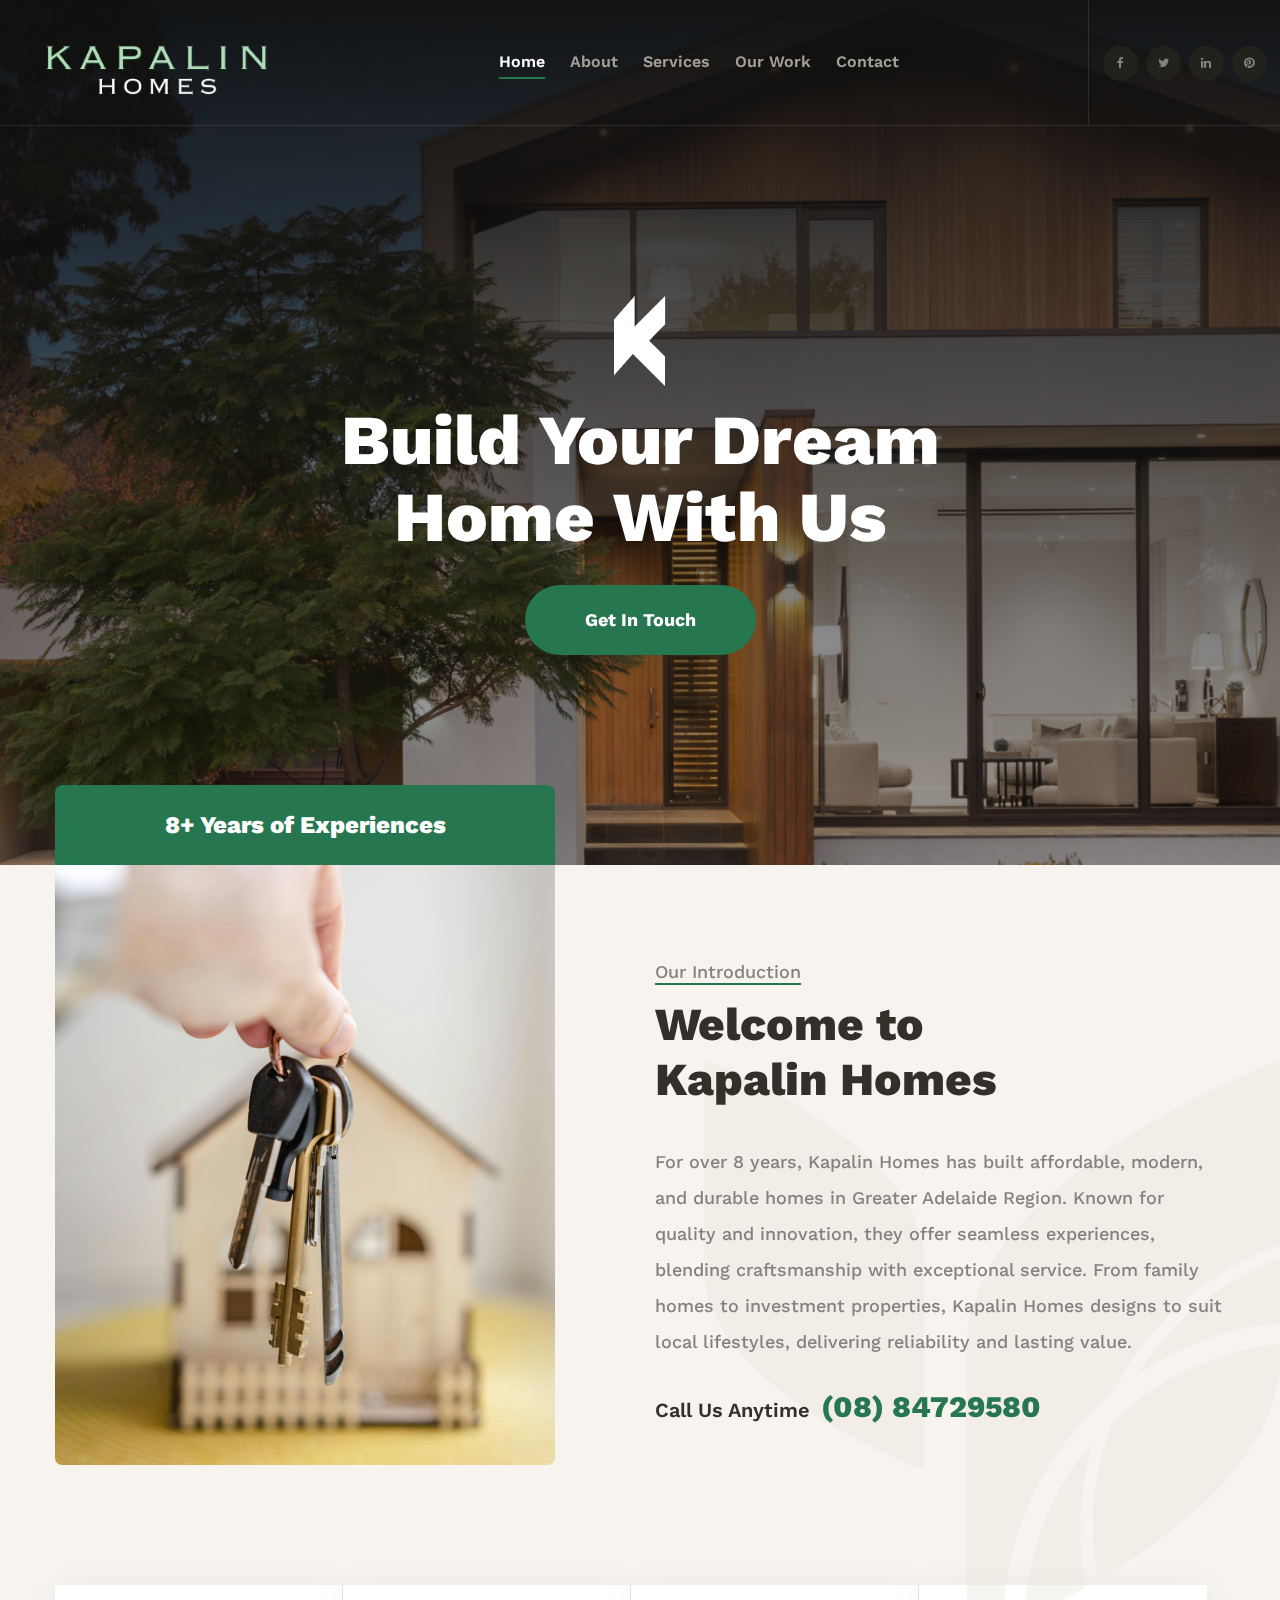
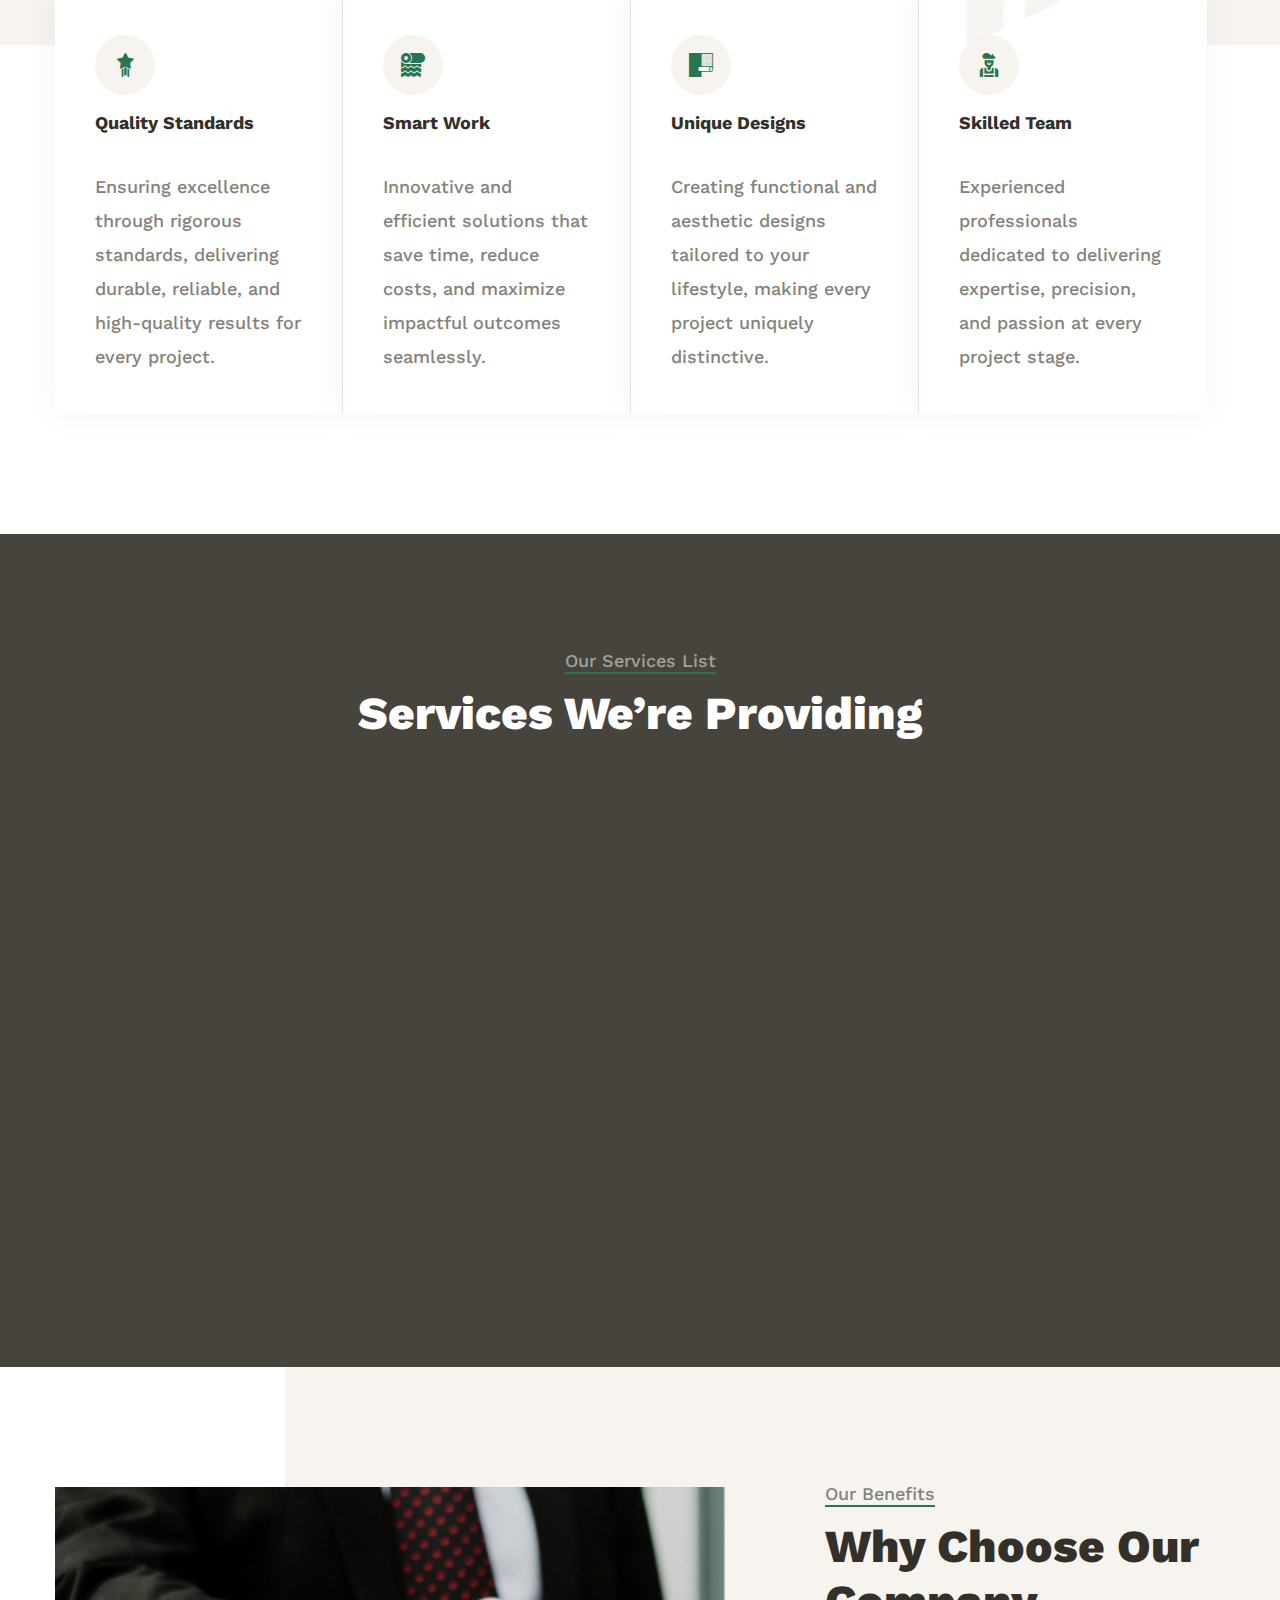
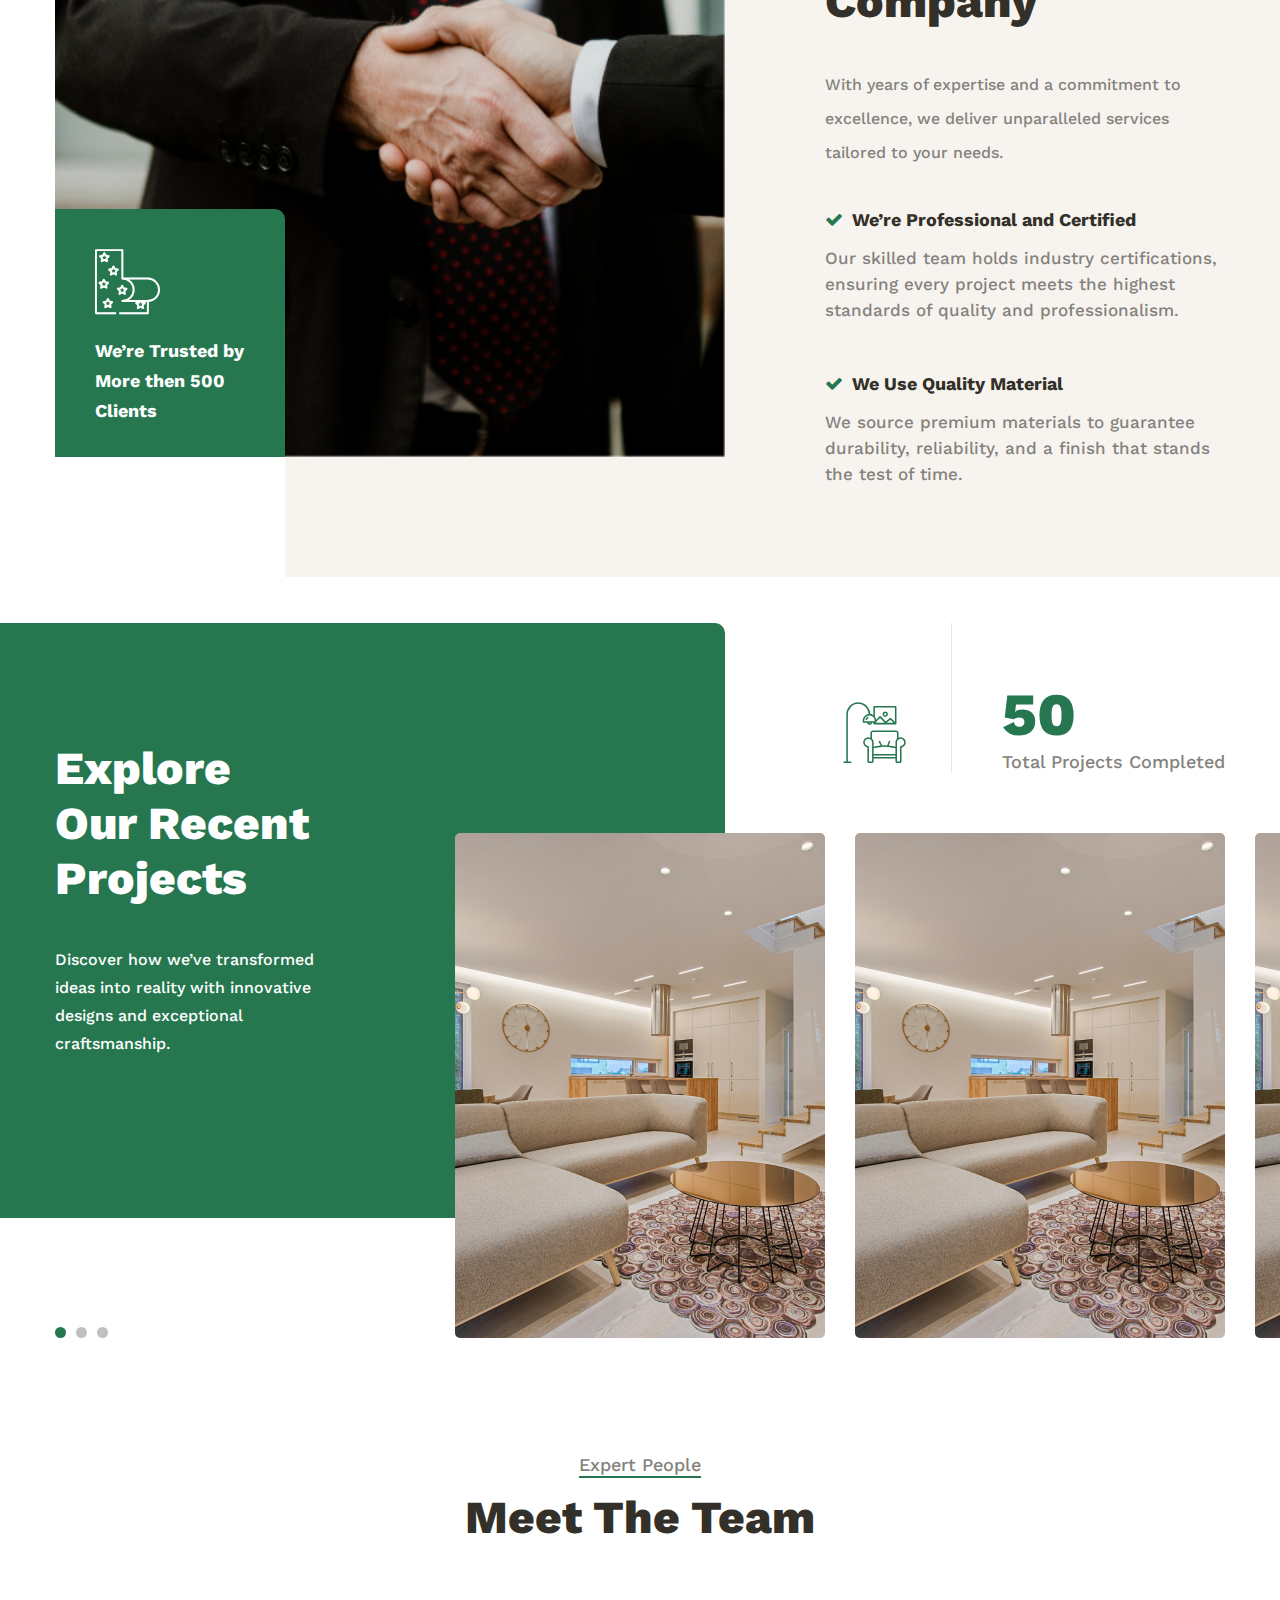
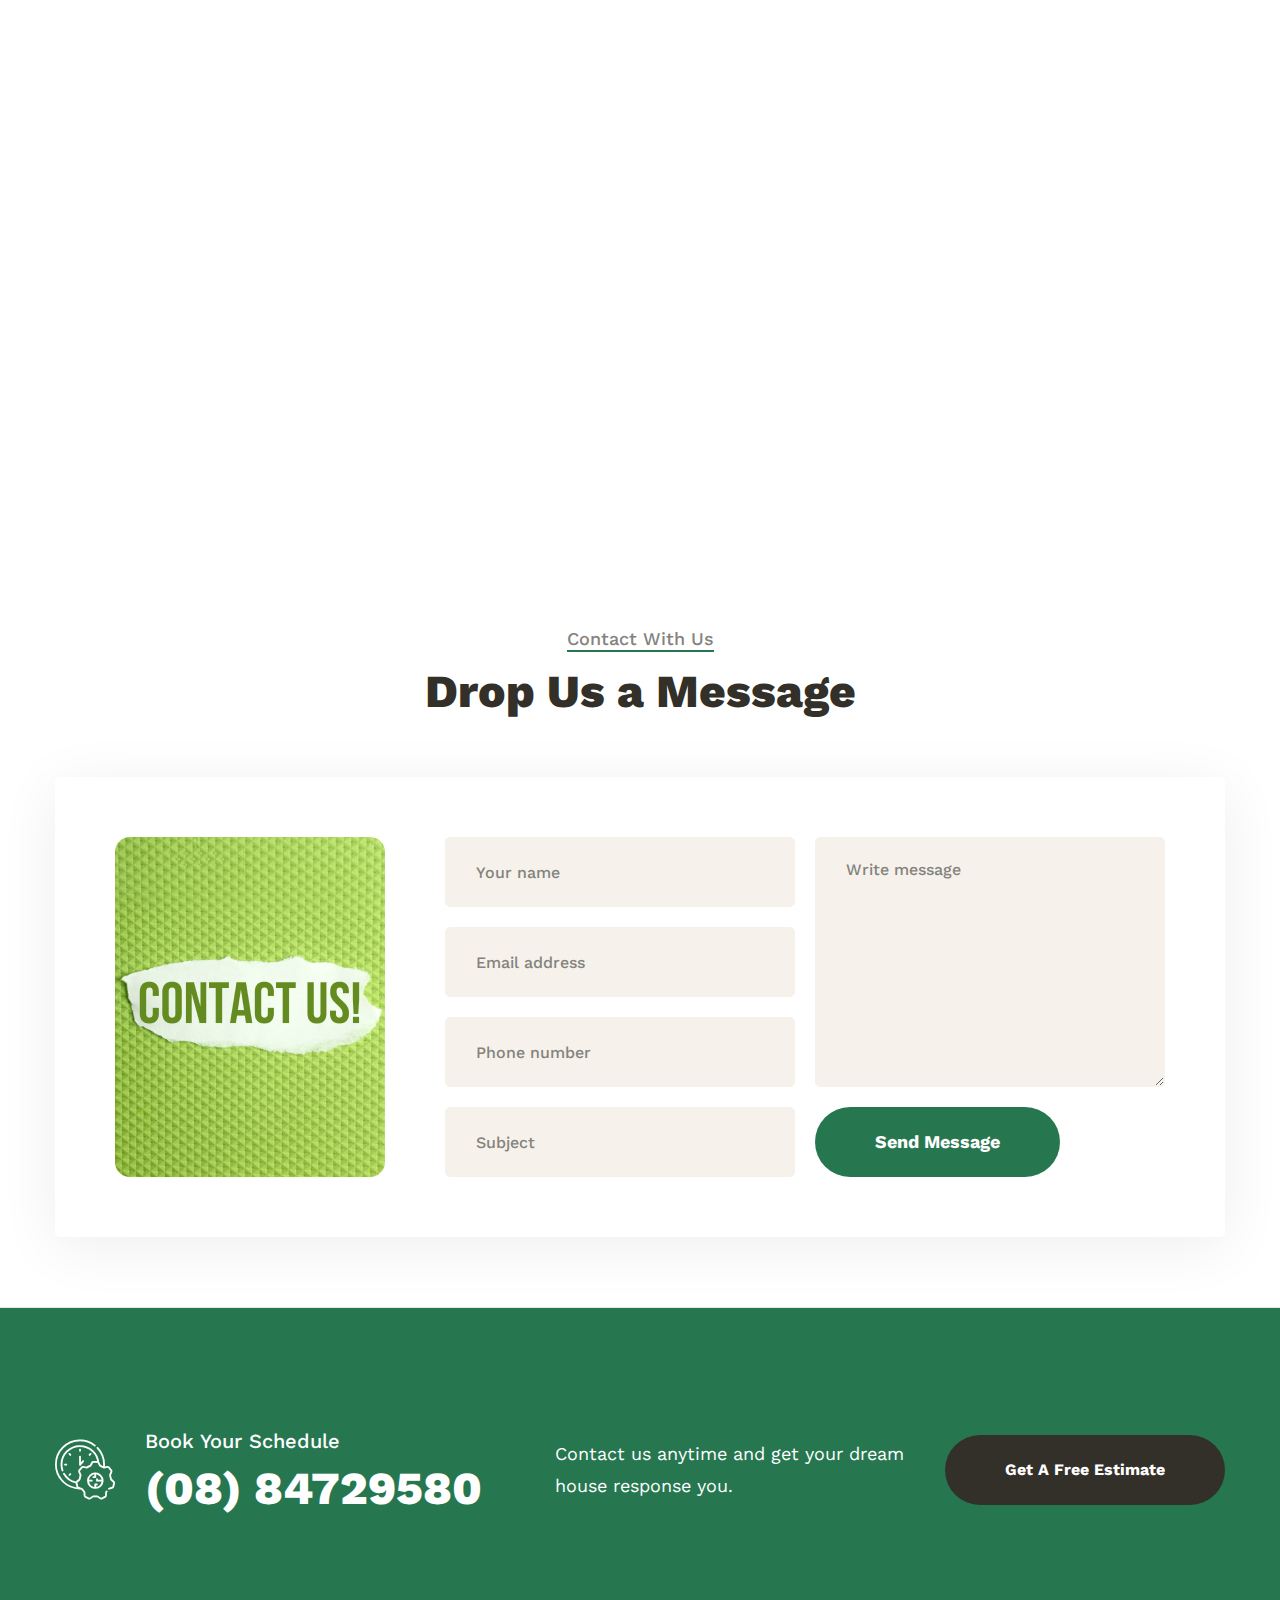
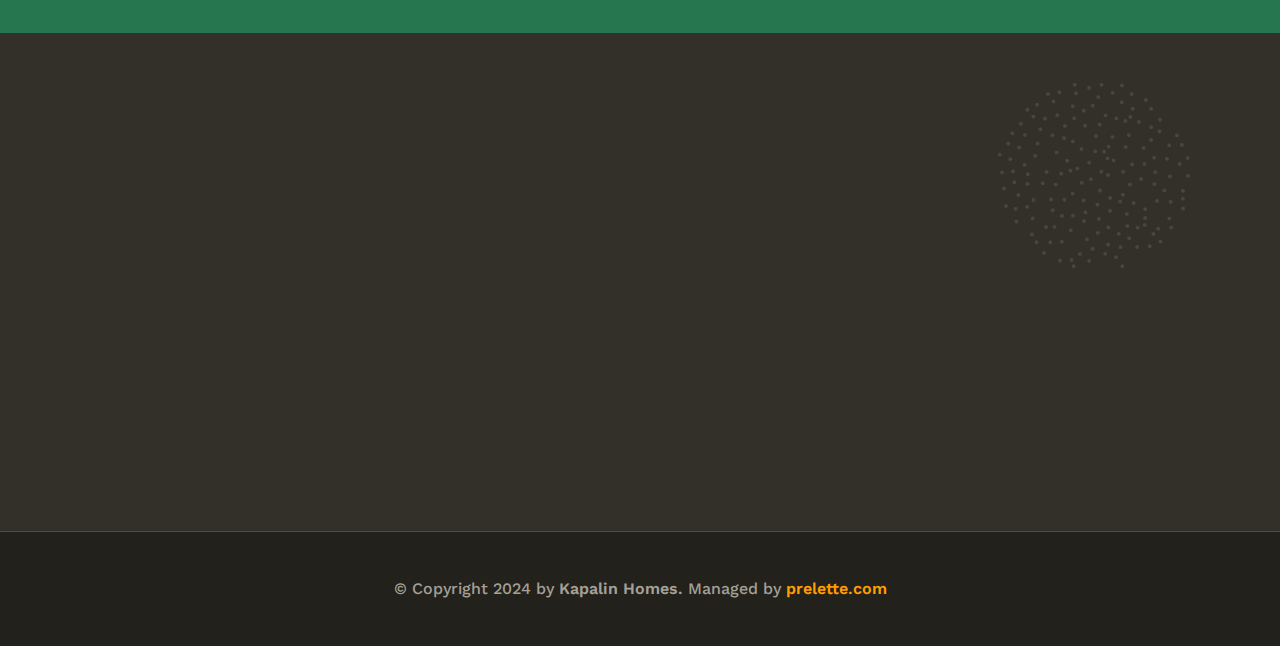
==== index.html @ 8fee2955 "Khush Patel61" ====
<!DOCTYPE html>
<html lang="en">

<head>
    <meta charset="UTF-8">
    <title>Kapalin Homes | Your one stop dream builder in Adelaide
    </title>

    <!-- responsive meta -->
    <meta name="viewport" content="width=device-width, initial-scale=1">
    <!-- For IE -->
    <meta http-equiv="X-UA-Compatible" content="IE=edge">

    <link rel="stylesheet" href="assets/css/aos.css">
    <link rel="stylesheet" href="assets/css/bootstrap.min.css">
    <link rel="stylesheet" href="assets/css/imp.css">
    <link rel="stylesheet" href="assets/css/custom-animate.css">
    <link rel="stylesheet" href="assets/css/flaticon.css">
    <link rel="stylesheet" href="assets/css/font-awesome.min.css">
    <link rel="stylesheet" href="assets/css/owl.css">
    <link rel="stylesheet" href="assets/css/magnific-popup.css">
    <link rel="stylesheet" href="assets/css/scrollbar.css">
    <link rel="stylesheet" href="assets/css/hiddenbar.css">

    <link rel="stylesheet" href="assets/css/color.css">
    <link href="assets/css/color/theme-color.css" id="jssDefault" rel="stylesheet">
    <link rel="stylesheet" href="assets/css/rtl.css">
    <link rel="stylesheet" href="assets/css/style.css">
    <link rel="stylesheet" href="assets/css/responsive.css">
    <link rel="shortcut icon" href="assets/images/favicon/kapalin-fav.png" type="image/x-icon">
    <!-- Favicon -->

    <!-- Fixing Internet Explorer-->
    <!--[if lt IE 9]>
        <script src="http://html5shiv.googlecode.com/svn/trunk/html5.js"></script>
        <script src="assets/js/html5shiv.js"></script>
    <![endif]-->

</head>

<body>
    <div class="boxed_wrapper ltr">

        <div class="preloader"></div>

        <!-- page-direction -->
        <!-- <div class="page_direction">
            <div class="demo-rtl direction_switch"><button class="rtl">RTL</button></div>
            <div class="demo-ltr direction_switch"><button class="ltr">LTR</button></div>
        </div> -->
        <!-- page-direction end -->

        <!-- switcher menu -->
        <!-- <div class="switcher">
            <div class="switch_btn">
                <button><img src="assets/images/icon/color-palette.png" alt="Color Palette"> </button>
            </div>
            <div class="switch_menu">
                <div class="switcher_container">
                    <ul id="styleOptions" title="switch styling">
                        <li>
                            <a href="javascript: void(0)" data-theme="blue" class="blue-color"></a>
                        </li>
                        <li>
                            <a href="javascript: void(0)" data-theme="pink" class="pink-color"></a>
                        </li>
                        <li>
                            <a href="javascript: void(0)" data-theme="violet" class="violet-color"></a>
                        </li>
                        <li>
                            <a href="javascript: void(0)" data-theme="crimson" class="crimson-color"></a>
                        </li>
                        <li>
                            <a href="javascript: void(0)" data-theme="orange" class="orange-color"></a>
                        </li>
                    </ul>
                </div>
            </div>
        </div> -->
        <!-- end switcher menu -->

        <!-- Main header-->
        <header class="main-header header-style-two">

            <div class="header-style2">
                <div class="auto-container-box">
                    <div class="outer-box clearfix">
                        <!--Start Header Left-->
                        <div class="header-left-style2 clearfix pull-left">
                            <div class="logo">
                                <a href="index.html"><img src="assets/images/resources/kapalin-logo.png"
                                        alt="Awesome Logo" title=""></a>
                            </div>
                            <!-- <div class="phone-number-box">
                                <div class="icon">
                                    <span class="flaticon-telephone"></span>
                                </div>
                                <div class="title">
                                    <p>Call Anytime</p>
                                    <a href="tel:123456789">666 888 0000</a>
                                </div>
                            </div> -->
                        </div>
                        <div class="header-middle-style2 clearfix pull-left">
                            <div class="nav-outer clearfix">
                                <!--Mobile Navigation Toggler-->
                                <div class="mobile-nav-toggler">
                                    <div class="inner">
                                        <span class="icon-bar"></span>
                                        <span class="icon-bar"></span>
                                        <span class="icon-bar"></span>
                                    </div>
                                </div>

                                <!-- Main Menu -->
                                <nav class="main-menu style2 navbar-expand-md navbar-light">
                                    <div class="collapse navbar-collapse show clearfix" id="navbarSupportedContent">
                                        <ul class="navigation clearfix">
                                            <li class="current"><a href="./index.html">Home</a>
                                                <!-- <ul>
                                                    <li><a href="index.html">Home Page 01</a></li>
                                                    <li><a href="index-2.html">Home Page 02</a></li>
                                                    <li><a href="index-onepage.html">Home OnePage</a></li>
                                                    <li class="dropdown"><a href="#">Header Styles</a>
                                                        <ul>
                                                            <li><a href="index.html">Header Style One</a></li>
                                                            <li><a href="index-2.html">Header Style Two</a></li>
                                                        </ul>
                                                    </li>
                                                </ul> -->
                                            </li>
                                            <li class=""><a href="./about.html">About</a>
                                            </li>
                                            <li class="dropdown"><a href="#">Services</a>
                                                <ul>
                                                    <!-- <li><a href="services.html">View All Services</a></li> -->
                                                    <li><a href="ser-home.html">Home Building</a></li>
                                                    <li><a href="ser-knock.html">Knockdown Rebuild</a></li>
                                                    <li><a href="ser-land.html">Land Development</a></li>
                                                    <li><a href="ser-project.html">Project Management</a></li>
                                                    <li><a href="ser-int.html">Interior Design</a></li>
                                                    <li><a href="ser-consult.html">Consultation</a></li>
                                                </ul>
                                            </li>
                                            <li class=""><a href="./project.html">Our Work</a></li>
                                            <li><a href="./contact.html">Contact</a></li>
                                        </ul>
                                    </div>
                                </nav>
                                <!-- Main Menu End-->

                            </div>

                        </div>
                        <!--End Header Left-->
                        <!--Start Header Right-->
                        <div class="header-right-style2 pull-right">
                            <div class="header-social-link">
                                <ul>
                                    <li>
                                        <a href="#"><i class="fa fa-facebook" aria-hidden="true"></i></a>
                                    </li>
                                    <li>
                                        <a href="#"><i class="fa fa-twitter" aria-hidden="true"></i></a>
                                    </li>
                                    <li>
                                        <a href="#"><i class="fa fa-linkedin" aria-hidden="true"></i></a>
                                    </li>
                                    <li>
                                        <a href="#"><i class="fa fa-pinterest" aria-hidden="true"></i></a>
                                    </li>
                                </ul>
                            </div>
                        </div>
                        <!--End Header Right-->

                    </div>
                </div>
            </div>
            <!--End header -->

            <!--Sticky Header-->
            <div class="sticky-header">
                <div class="container">
                    <div class="clearfix">
                        <!--Logo-->
                        <div class="logo float-left">
                            <a href="index.html" class="img-responsive"><img
                                    src="assets/images/resources/sticky-logo.png" alt="" title=""></a>
                        </div>
                        <!--Right Col-->
                        <div class="right-col float-right">
                            <!-- Main Menu -->
                            <nav class="main-menu clearfix">
                                <!--Keep This Empty / Menu will come through Javascript-->
                            </nav>
                        </div>
                    </div>
                </div>
            </div>
            <!--End Sticky Header-->

            <!-- Mobile Menu  -->
            <div class="mobile-menu">
                <div class="menu-backdrop"></div>
                <div class="close-btn"><span class="icon flaticon-multiply"></span></div>

                <nav class="menu-box">
                    <div class="nav-logo"><a href="index.html"><img src="assets/images/resources/mobilemenu-logo.png"
                                alt="" title=""></a></div>
                    <div class="menu-outer">
                        <!--Here Menu Will Come Automatically Via Javascript / Same Menu as in Header-->
                    </div>
                    <!--Social Links-->
                    <!-- <div class="social-links">
                        <ul class="clearfix">
                            <li><a href="#"><span class="fab fa fa-facebook-square"></span></a></li>
                            <li><a href="#"><span class="fab fa fa-twitter-square"></span></a></li>
                            <li><a href="#"><span class="fab fa fa-pinterest-square"></span></a></li>
                            <li><a href="#"><span class="fab fa fa-google-plus-square"></span></a></li>
                            <li><a href="#"><span class="fab fa fa-youtube-square"></span></a></li>
                        </ul>
                    </div> -->
                </nav>
            </div>
            <!-- End Mobile Menu -->
        </header>


        <!-- Start Main Slider -->
        <section class="main-slider style2">
            <div class="slider-box">
                <!-- Banner Carousel -->
                <div class="banner-carousel owl-theme owl-carousel">
                    <!-- Slide -->
                    <div class="slide">
                        <div class="image-layer" style="background-image:url(assets/images/slides/slide1.png)">
                        </div>
                        <div class="auto-container">
                            <div class="content text-center">
                                <div class="icon-box">
                                    <img src="assets/images/slides/slide-icon.png" alt="">
                                </div>
                                <!-- <h3>Quality Interior Design Services</h3> -->
                                <div class="big-title">
                                    <h2>Build Your Dream <br> Home With Us</h2>
                                </div>
                                <div class="btns-box">
                                    <a class="btn-one style2" href="contact.html"><span class="txt">Get In
                                            Touch</span></a>
                                </div>
                            </div>
                        </div>
                    </div>
                    <!-- Slide -->
                    <div class="slide">
                        <div class="image-layer" style="background-image:url(assets/images/slides/slide2.png)">
                        </div>
                        <div class="auto-container">
                            <div class="content text-center">
                                <div class="icon-box">
                                    <img src="assets/images/slides/slide-icon.png" alt="">
                                </div>
                                <!-- <h3>Quality Interior Design Services</h3> -->
                                <div class="big-title">
                                    <h2>Embient, Peaceful & Bright <br> Interior Design</h2>
                                </div>
                                <div class="btns-box">
                                    <a class="btn-one style2" href="contact.html"><span class="txt">Get In
                                            Touch</span></a>
                                </div>
                            </div>
                        </div>
                    </div>
                    <!-- Slide -->
                    <div class="slide">
                        <div class="image-layer" style="background-image:url(assets/images/slides/slide3.png)">
                        </div>
                        <div class="auto-container">
                            <div class="content text-center">
                                <div class="icon-box">
                                    <img src="assets/images/slides/slide-icon.png" alt="">
                                </div>
                                <!-- <h3>Quality Interior Design Services</h3> -->
                                <div class="big-title">
                                    <h2>Strong and Top Quality <br> Material Used</h2>
                                </div>
                                <div class="btns-box">
                                    <a class="btn-one style2" href="contact.html"><span class="txt">Get In
                                            Touch</span></a>
                                </div>
                            </div>
                        </div>
                    </div>

                </div>
            </div>
        </section>
        <!-- End Main Slider -->




        <!--Start Welcome Style1 Area-->
        <section class="welcome-style1-area">
            <div class="parallax-scene parallax-scene-1">
                <div class="shape1 parallax-layer" data-depth="0.20"
                    style="background-image: url(assets/images/shape/shape-6.png)"></div>
            </div>
            <div class="container">
                <div class="row">
                    <div class="col-xl-6">
                        <div class="welcome-style1-image-box">
                            <div class="shape wow slideInDown" data-wow-delay="100ms" data-wow-duration="2500ms">
                                <img src="assets/images/shape/shape-3.png" alt="">
                            </div>
                            <div class="inner">
                                <img src="assets/images/resources/welcome.png" alt="">
                                <div class="title thm-bgclr">
                                    <h3>8+ Years of Experiences</h3>
                                </div>
                            </div>
                        </div>
                    </div>

                    <div class="col-xl-6">
                        <div class="welcome-style1-content-box">
                            <div class="sec-title">
                                <div class="sub-title">
                                    <h3>Our Introduction</h3>
                                </div>
                                <h2>Welcome to <br> Kapalin Homes</h2>
                            </div>
                            <div class="inner-content">
                                <div class="text">
                                    <p>For over 8 years, Kapalin Homes has built affordable, modern, and durable homes
                                        in Greater Adelaide Region. Known for quality and innovation, they offer
                                        seamless
                                        experiences, blending craftsmanship with exceptional service. From family homes
                                        to investment properties, Kapalin Homes designs to suit local lifestyles,
                                        delivering reliability and lasting value.</p>
                                </div>
                                <div class="bottom-box">
                                    <h3>Call Us Anytime <a href="tel:(08) 84729580">(08) 84729580</a></h3>
                                    <!-- <div class="button">
                                        <a class="btn-one style2" href="#"><span class="txt">Discover More</span></a>
                                    </div> -->
                                </div>
                            </div>
                        </div>
                    </div>

                </div>
            </div>
        </section>
        <!--End Welcome Style1 Area-->

        <!--Start Featured Style2 Area-->
        <section class="featured-style2-area">
            <div class="container">
                <div class="row">
                    <!-- Start Single-Featurd-Style1-->
                    <div class="col-xl-12">
                        <ul class="featured-style2-content">
                            <li class="single-featured-style2">
                                <div class="icon">
                                    <span class="flaticon-medal marlft"></span>
                                </div>
                                <h3><a href="#">Quality Standards</a></h3>
                                <p>Ensuring excellence through rigorous standards, delivering durable, reliable, and
                                    high-quality results for every project.</p>
                            </li>
                            <li class="single-featured-style2">
                                <div class="icon">
                                    <span class="flaticon-wallpaper-3"></span>
                                </div>
                                <h3><a href="#">Smart Work</a></h3>
                                <p>Innovative and efficient solutions that save time, reduce costs, and maximize
                                    impactful outcomes seamlessly.</p>
                            </li>
                            <li class="single-featured-style2">
                                <div class="icon">
                                    <span class="flaticon-wallpaper-4"></span>
                                </div>
                                <h3><a href="#">Unique Designs</a></h3>
                                <p>Creating functional and aesthetic designs tailored to your lifestyle, making every
                                    project uniquely distinctive.</p>
                            </li>
                            <li class="single-featured-style2">
                                <div class="icon">
                                    <span class="flaticon-graphic-designer"></span>
                                </div>
                                <h3><a href="#">Skilled Team</a></h3>
                                <p>Experienced professionals dedicated to delivering expertise, precision, and passion
                                    at every project stage.</p>
                            </li>
                        </ul>
                    </div>
                    <!--End Single-Featurd-Style1-->
                </div>
            </div>
        </section>
        <!--End Featured Style2 Area-->

        <!-- Start Service Style1 Area -->
        <section class="service-style1-area">
            <div class="service-style1-bg" style="background-image: url(assets/images/pattern/pattern1.png)">
            </div>
            <div class="container">
                <div class="sec-title style2 text-center">
                    <div class="sub-title">
                        <h3>Our Services List</h3>
                    </div>
                    <h2 class="clr_white">Services We’re Providing</h2>
                </div>
                <div class="row">
                    <!--Start Single Service Style1-->
                    <div class="col-xl-4 col-lg-4 col-md-12 wow fadeInLeft" data-wow-delay="0ms"
                        data-wow-duration="1500ms">
                        <div class="single-service-style1 style1instyle2 text-center">
                            <div class="img-holder">
                                <div class="inner">
                                    <img src="assets/images/services/service1.png" alt="Home Builder in Adelaide">
                                </div>
                            </div>
                            <div class="text-holder">
                                <div class="inner-text">
                                    <h3><a href="ser-home.html">Home Building</a></h3>
                                    <p>Crafting Your Dream Home with Precision, Quality, and Care.</p>
                                    <div class="readmore-button">
                                        <a href="#"><span class="flaticon-up-arrow"></span></a>
                                    </div>
                                </div>
                            </div>
                        </div>
                    </div>
                    <!--End Single Service Style1-->
                    <!--Start Single Service Style1-->
                    <div class="col-xl-4 col-lg-4 col-md-12 wow fadeInLeft" data-wow-delay="300ms"
                        data-wow-duration="1500ms">
                        <div class="single-service-style1 style1instyle2 text-center">
                            <div class="img-holder">
                                <div class="inner">
                                    <img src="assets/images/services/service2.png" alt="">
                                </div>
                            </div>
                            <div class="text-holder">
                                <div class="inner-text">
                                    <h3><a href="ser-knock.html">Knockdown & Rebuild</a></h3>
                                    <p>Transforming Your Space with a Fresh Start, Built to Perfection.</p>
                                    <div class="readmore-button">
                                        <a href="#"><span class="flaticon-up-arrow"></span></a>
                                    </div>
                                </div>
                            </div>
                        </div>
                    </div>
                    <!--End Single Service Style1-->
                    <!--Start Single Service Style1-->
                    <div class="col-xl-4 col-lg-4 col-md-12 wow fadeInLeft" data-wow-delay="500ms"
                        data-wow-duration="1500ms">
                        <div class="single-service-style1 style1instyle2 text-center">
                            <div class="img-holder">
                                <div class="inner">
                                    <img src="assets/images/services/service3.png" alt="">
                                </div>
                            </div>
                            <div class="text-holder">
                                <div class="inner-text">
                                    <h3><a href="ser-int.html">Interior Designing</a></h3>
                                    <p>Elevating Your Living Space with Functionality and Elegance.</p>
                                    <div class="readmore-button">
                                        <a href="#"><span class="flaticon-up-arrow"></span></a>
                                    </div>
                                </div>
                            </div>
                        </div>
                    </div>
                    <!--End Single Service Style1-->
                </div>
                <!-- <div class="button">
                    <a class="btn-one style2 middle-btn" href="services.html"><span class="txt">Browse All
                            Services</span></a>
                </div> -->
            </div>
        </section>
        <!-- End Service Style1 Area -->

        <!--Start Choose Style1 Area-->
        <section class="choose-style1-area">
            <div class="shape wow slideInLeft" data-wow-delay="100ms" data-wow-duration="3500ms">
                <img class="float-bob-y" src="assets/images/shape/shape-5.png" alt="">
            </div>
            <div class="container">
                <div class="row">
                    <div class="col-xl-7">
                        <div class="choose-style1-image-box">
                            <img src="assets/images/resources/chooseus.png" alt="Home builder in Adelaide">
                            <div class="overlay-content thm-bgclr">
                                <span class="flaticon-wallpaper"></span>
                                <h3>We’re Trusted by<br> More then 500<br> Clients</h3>
                            </div>
                        </div>
                    </div>
                    <div class="col-xl-5">
                        <div class="choose-style1-content-box">
                            <div class="sec-title">
                                <div class="sub-title">
                                    <h3>Our Benefits</h3>
                                </div>
                                <h2>Why Choose Our<br> Company</h2>
                            </div>
                            <div class="inner-content">
                                <div class="text">
                                    <p>With years of expertise and a commitment to excellence, we deliver unparalleled
                                        services tailored to your needs.</p>
                                </div>
                                <ul>
                                    <li>
                                        <h3><i class="fa fa-check thm-clr" aria-hidden="true"></i>We’re Professional and
                                            Certified</h3>
                                        <p>Our skilled team holds industry certifications, ensuring every project meets
                                            the highest standards of quality and professionalism.</p>
                                    </li>
                                    <li>
                                        <h3><i class="fa fa-check thm-clr" aria-hidden="true"></i>We Use Quality
                                            Material</h3>
                                        <p>We source premium materials to guarantee durability, reliability, and a
                                            finish that stands the test of time.</p>
                                    </li>
                                </ul>
                            </div>
                        </div>
                    </div>
                </div>
            </div>
        </section>
        <!--End Choose Style1 Area-->

        <section class="project-style2-area">
            <div class="container">
                <div class="row">

                    <div class="col-xl-4">
                        <div class="project-style2-title-box">
                            <div class="sec-title style2">
                                <div class="sub-title">
                                    <!-- <h3>Our Work</h3> -->
                                </div>
                                <h2 class="clr_white">Explore<br> Our Recent<br> Projects</h2>
                            </div>
                            <div class="text">
                                <p>Discover how we’ve transformed ideas into reality with innovative designs and
                                    exceptional craftsmanship.</p>
                            </div>
                        </div>
                    </div>

                    <div class="col-xl-8">
                        <div class="project-style2-content-box">
                            <div class="project-complected-box">
                                <div class="icon">
                                    <span class="flaticon-armchair thm-clr"></span>
                                </div>
                                <div class="title">
                                    <h2>50</h2>
                                    <h3>Total Projects Completed</h3>
                                </div>
                            </div>
                            <div class="project-carousel owl-carousel owl-theme owl-dot-style1">
                                <!--Start Single Project Style1-->
                                <div class="single-project-style1">
                                    <div class="img-holder">
                                        <img src="assets/images/project/proj1.png" alt="Awesome Image">
                                        <div class="overlay-content">
                                            <div class="inner">
                                                <h3><a href="#">Washroom<br> Wall Design</a></h3>
                                                <div class="readmore-button">
                                                    <a href="#"><span class="flaticon-up-arrow"></span></a>
                                                </div>
                                            </div>
                                        </div>
                                    </div>
                                </div>
                                <!--End Single Project Style1-->
                                <!--Start Single Project Style1-->
                                <div class="single-project-style1">
                                    <div class="img-holder">
                                        <img src="assets/images/project/proj1.png" alt="Awesome Image">
                                        <div class="overlay-content">
                                            <div class="inner">
                                                <h3><a href="#">Washroom<br> Wall Design</a></h3>
                                                <div class="readmore-button">
                                                    <a href="#"><span class="flaticon-up-arrow"></span></a>
                                                </div>
                                            </div>
                                        </div>
                                    </div>
                                </div>
                                <!--End Single Project Style1-->
                                <!--Start Single Project Style1-->
                                <div class="single-project-style1">
                                    <div class="img-holder">
                                        <img src="assets/images/project/proj1.png" alt="Awesome Image">
                                        <div class="overlay-content">
                                            <div class="inner">
                                                <h3><a href="#">Washroom<br> Wall Design</a></h3>
                                                <div class="readmore-button">
                                                    <a href="#"><span class="flaticon-up-arrow"></span></a>
                                                </div>
                                            </div>
                                        </div>
                                    </div>
                                </div>
                                <!--End Single Project Style1-->

                                <!--Start Single Project Style1-->
                                <div class="single-project-style1">
                                    <div class="img-holder">
                                        <img src="assets/images/project/proj1.png" alt="Awesome Image">
                                        <div class="overlay-content">
                                            <div class="inner">
                                                <h3><a href="#">Washroom<br> Wall Design</a></h3>
                                                <div class="readmore-button">
                                                    <a href="#"><span class="flaticon-up-arrow"></span></a>
                                                </div>
                                            </div>
                                        </div>
                                    </div>
                                </div>
                                <!--End Single Project Style1-->
                                <!--Start Single Project Style1-->
                                <div class="single-project-style1">
                                    <div class="img-holder">
                                        <img src="assets/images/project/proj1.png" alt="Awesome Image">
                                        <div class="overlay-content">
                                            <div class="inner">
                                                <h3><a href="#">Washroom<br> Wall Design</a></h3>
                                                <div class="readmore-button">
                                                    <a href="#"><span class="flaticon-up-arrow"></span></a>
                                                </div>
                                            </div>
                                        </div>
                                    </div>
                                </div>
                                <!--End Single Project Style1-->
                                <!--Start Single Project Style1-->
                                <div class="single-project-style1">
                                    <div class="img-holder">
                                        <img src="assets/images/project/proj1.png" alt="Awesome Image">
                                        <div class="overlay-content">
                                            <div class="inner">
                                                <h3><a href="#">Washroom<br> Wall Design</a></h3>
                                                <div class="readmore-button">
                                                    <a href="#"><span class="flaticon-up-arrow"></span></a>
                                                </div>
                                            </div>
                                        </div>
                                    </div>
                                </div>
                                <!--End Single Project Style1-->
                            </div>
                        </div>
                    </div>

                </div>
            </div>
        </section>
        <!--End Project Style2 Area-->

        <!--Start Team Area-->
        <section class="team-area">
            <div class="container">
                <div class="sec-title text-center">
                    <div class="sub-title">
                        <h3>Expert People</h3>
                    </div>
                    <h2>Meet The Team</h2>
                </div>
                <div class="row">
                    <!--Start Single Team Member-->
                    <div class="col-xl-3 col-lg-6 col-md-6">
                        <div class="single-team-member text-center wow animated fadeInUp" data-wow-delay="0.1s">
                            <div class="img-holder">
                                <div class="inner">
                                    <img src="assets/images/team/team1.jpg" alt="Awesome Image">
                                    <div class="overlay-social-content">
                                        <!-- <div class="team-social-link">
                                            <ul>
                                                <li>
                                                    <a class="fb" href="#"><i class="fa fa-facebook"
                                                            aria-hidden="true"></i></a>
                                                </li>
                                                <li>
                                                    <a class="tw" href="#"><i class="fa fa-twitter"
                                                            aria-hidden="true"></i></a>
                                                </li>
                                                <li>
                                                    <a class="linkedin" href="#"><i class="fa fa-linkedin"
                                                            aria-hidden="true"></i></a>
                                                </li>
                                                <li>
                                                    <a class="pint" href="#"><i class="fa fa-pinterest"
                                                            aria-hidden="true"></i></a>
                                                </li>
                                            </ul>
                                        </div> -->
                                    </div>
                                </div>
                            </div>
                            <div class="title-holder">
                                <h3><a href="#">Avinash Kumar</a></h3>
                                <span>Director</span>
                            </div>
                        </div>
                    </div>
                    <!--End Single Team Member-->
                    <!--Start Single Team Member-->
                    <div class="col-xl-3 col-lg-6 col-md-6">
                        <div class="single-team-member text-center wow animated fadeInUp" data-wow-delay="0.1s">
                            <div class="img-holder">
                                <div class="inner">
                                    <img src="assets/images/team/team2.jpg" alt="Awesome Image">
                                    <div class="overlay-social-content">
                                        <!-- <div class="team-social-link">
                                            <ul>
                                                <li>
                                                    <a class="fb" href="#"><i class="fa fa-facebook"
                                                            aria-hidden="true"></i></a>
                                                </li>
                                                <li>
                                                    <a class="tw" href="#"><i class="fa fa-twitter"
                                                            aria-hidden="true"></i></a>
                                                </li>
                                                <li>
                                                    <a class="linkedin" href="#"><i class="fa fa-linkedin"
                                                            aria-hidden="true"></i></a>
                                                </li>
                                                <li>
                                                    <a class="pint" href="#"><i class="fa fa-pinterest"
                                                            aria-hidden="true"></i></a>
                                                </li>
                                            </ul>
                                        </div> -->
                                    </div>
                                </div>
                            </div>
                            <div class="title-holder">
                                <h3><a href="#">Vivek Virani</a></h3>
                                <span>Site Engineer</span>
                            </div>
                        </div>
                    </div>
                    <!--End Single Team Member-->

                    <!--Start Single Team Member-->
                    <div class="col-xl-3 col-lg-6 col-md-6">
                        <div class="single-team-member text-center wow animated fadeInUp" data-wow-delay="0.1s">
                            <div class="img-holder">
                                <div class="inner">
                                    <img src="assets/images/team/team3.jpg" alt="Awesome Image">
                                    <div class="overlay-social-content">
                                        <!-- <div class="team-social-link">
                                            <ul>
                                                <li>
                                                    <a class="fb" href="#"><i class="fa fa-facebook"
                                                            aria-hidden="true"></i></a>
                                                </li>
                                                <li>
                                                    <a class="tw" href="#"><i class="fa fa-twitter"
                                                            aria-hidden="true"></i></a>
                                                </li>
                                                <li>
                                                    <a class="linkedin" href="#"><i class="fa fa-linkedin"
                                                            aria-hidden="true"></i></a>
                                                </li>
                                                <li>
                                                    <a class="pint" href="#"><i class="fa fa-pinterest"
                                                            aria-hidden="true"></i></a>
                                                </li>
                                            </ul>
                                        </div> -->
                                    </div>
                                </div>
                            </div>
                            <div class="title-holder">
                                <h3><a href="#">Kesha</a></h3>
                                <span>Engineer</span>
                            </div>
                        </div>
                    </div>
                    <!--End Single Team Member-->
                    <!--Start Single Team Member-->
                    <div class="col-xl-3 col-lg-6 col-md-6">
                        <div class="single-team-member text-center wow animated fadeInUp" data-wow-delay="0.1s">
                            <div class="img-holder">
                                <div class="inner">
                                    <img src="assets/images/team/team4.jpg" alt="Awesome Image">
                                    <div class="overlay-social-content">
                                        <!-- <div class="team-social-link">
                                            <ul>
                                                <li>
                                                    <a class="fb" href="#"><i class="fa fa-facebook"
                                                            aria-hidden="true"></i></a>
                                                </li>
                                                <li>
                                                    <a class="tw" href="#"><i class="fa fa-twitter"
                                                            aria-hidden="true"></i></a>
                                                </li>
                                                <li>
                                                    <a class="linkedin" href="#"><i class="fa fa-linkedin"
                                                            aria-hidden="true"></i></a>
                                                </li>
                                                <li>
                                                    <a class="pint" href="#"><i class="fa fa-pinterest"
                                                            aria-hidden="true"></i></a>
                                                </li>
                                            </ul>
                                        </div> -->
                                    </div>
                                </div>
                            </div>
                            <div class="title-holder">
                                <h3><a href="#">Khush Patel</a></h3>
                                <span>IT Guy</span>
                            </div>
                        </div>
                    </div>
                    <!--End Single Team Member-->
                </div>
            </div>
        </section>
        <!--End Team Area-->


        <!--Start Project Style2 Area-->



        <!--Start Blog Style2 Area-->
        <!-- <section class="blog-style2-area">
            <div class="container">
                <div class="sec-title text-center">
                    <div class="sub-title">
                        <h3>News & Updates</h3>
                    </div>
                    <h2>Recent Blog Posts</h2>
                </div>
                <div class="row"> -->
        <!--Start Single blog Style1-->
        <!-- <div class="col-xl-4 col-lg-4">
                        <div class="single-blog-style1 style1instyle2 wow fadeInLeft" data-wow-delay="100ms"
                            data-wow-duration="1500ms">
                            <div class="img-holder">
                                <div class="inner">
                                    <img src="assets/images/blog/blog-v1-1.jpg" alt="Awesome Image">
                                    <div class="overlay-icon">
                                        <a href="#"><span class="flaticon-plus"></span></a>
                                    </div>
                                    <div class="date-box">
                                        <h5>Jul 18, 2020</h5>
                                    </div>
                                </div>
                            </div>
                            <div class="text-holder">
                                <ul class="meta-info">
                                    <li><span class="flaticon-user-1"></span><a href="#">Admin</a></li>
                                    <li><span class="flaticon-speech-bubble-comment"></span><a href="#">2 Comments</a>
                                    </li>
                                </ul>
                                <h3 class="blog-title">
                                    <a href="blog-single.html">How to protect your damage walls</a>
                                </h3>
                            </div>
                        </div>
                    </div> -->
        <!--End Single blog Style1-->
        <!--Start Single blog Style1-->
        <!-- <div class="col-xl-4 col-lg-4">
                        <div class="single-blog-style1 style1instyle2 wow fadeInLeft" data-wow-delay="300ms"
                            data-wow-duration="1500ms">
                            <div class="img-holder">
                                <div class="inner">
                                    <img src="assets/images/blog/blog-v1-2.jpg" alt="Awesome Image">
                                    <div class="overlay-icon">
                                        <a href="#"><span class="flaticon-plus"></span></a>
                                    </div>
                                    <div class="date-box">
                                        <h5>Jul 18, 2020</h5>
                                    </div>
                                </div>
                            </div>
                            <div class="text-holder">
                                <ul class="meta-info">
                                    <li><span class="flaticon-user-1"></span><a href="#">Admin</a></li>
                                    <li><span class="flaticon-speech-bubble-comment"></span><a href="#">2 Comments</a>
                                    </li>
                                </ul>
                                <h3 class="blog-title">
                                    <a href="blog-single.html">Learn the right way to use wall sheet</a>
                                </h3>
                            </div>
                        </div>
                    </div> -->
        <!--End Single blog Style1-->
        <!--Start Single blog Style1-->
        <!-- <div class="col-xl-4 col-lg-4">
                        <div class="single-blog-style1 style1instyle2 wow fadeInLeft" data-wow-delay="500ms"
                            data-wow-duration="1500ms">
                            <div class="img-holder">
                                <div class="inner">
                                    <img src="assets/images/blog/blog-v1-3.jpg" alt="Awesome Image">
                                    <div class="overlay-icon">
                                        <a href="#"><span class="flaticon-plus"></span></a>
                                    </div>
                                    <div class="date-box">
                                        <h5>Jul 18, 2020</h5>
                                    </div>
                                </div>
                            </div>
                            <div class="text-holder">
                                <ul class="meta-info">
                                    <li><span class="flaticon-user-1"></span><a href="#">Admin</a></li>
                                    <li><span class="flaticon-speech-bubble-comment"></span><a href="#">2 Comments</a>
                                    </li>
                                </ul>
                                <h3 class="blog-title">
                                    <a href="blog-single.html">Difference between wallpaper and sheets</a>
                                </h3>
                            </div>
                        </div>
                    </div> -->
        <!--End Single blog Style1-->

        <!-- </div>
            </div>
        </section> -->
        <!--End Blog Style2 Area-->



        <!--Start Partner Area-->
        <!-- <section class="partner-style2-area">
            <div class="container">
                <div class="row">
                    <div class="col-xl-12">
                        <div class="partner-box">
                            <div class="single-partner-logo-box">
                                <a href="#"><img src="assets/images/brand/brand-1.png" alt="Awesome Image"></a>
                            </div>
                            <div class="single-partner-logo-box">
                                <a href="#"><img src="assets/images/brand/brand-2.png" alt="Awesome Image"></a>
                            </div>
                            <div class="single-partner-logo-box">
                                <a href="#"><img src="assets/images/brand/brand-3.png" alt="Awesome Image"></a>
                            </div>
                            <div class="single-partner-logo-box">
                                <a href="#"><img src="assets/images/brand/brand-4.png" alt="Awesome Image"></a>
                            </div>
                            <div class="single-partner-logo-box">
                                <a href="#"><img src="assets/images/brand/brand-5.png" alt="Awesome Image"></a>
                            </div>
                        </div>
                    </div>
                </div>
            </div>
        </section> -->
        <!--End Partner Area-->

        <!--Start Contact Form Style1 Area-->
        <section class="contact-form-style1-area">
            <div class="container">
                <div class="sec-title text-center">
                    <div class="sub-title">
                        <h3>Contact With Us</h3>
                    </div>
                    <h2>Drop Us a Message</h2>
                </div>
                <div class="row">
                    <div class="col-xl-12">
                        <div class="contact-form-outer-box">
                            <!--Start Contact Inner Box-->
                            <div class="contact-inner-box">
                                <div class="contact-image-box">
                                    <img src="assets/images/resources/contactimage.png" alt="">
                                </div>
                                <div class="contact-form">
                                    <form id="contact-form" name="contact_form" class="default-form2"
                                        action="formHandler.php" method="post">
                                        <div class="row">
                                            <div class="col-xl-6">
                                                <div class="input-box">
                                                    <input type="text" name="form_name" value="" placeholder="Your name"
                                                        required="">
                                                </div>
                                                <div class="input-box">
                                                    <input type="email" name="form_email" value=""
                                                        placeholder="Email address" required="">
                                                </div>
                                                <div class="input-box">
                                                    <input type="text" name="form_phone" value=""
                                                        placeholder="Phone number">
                                                </div>
                                                <div class="input-box">
                                                    <input type="text" name="form_subject" value=""
                                                        placeholder="Subject">
                                                </div>
                                            </div>
                                            <div class="col-xl-6">
                                                <div class="input-box">
                                                    <textarea name="form_message" placeholder="Write message"
                                                        required=""></textarea>
                                                </div>
                                                <div class="button-box">
                                                    <input id="form_botcheck" name="form_botcheck" class="form-control"
                                                        type="hidden" value="">
                                                    <button class="btn-one style2" type="submit"
                                                        data-loading-text="Please wait...">
                                                        <span class="txt">Send Message</span>
                                                    </button>
                                                </div>
                                            </div>
                                        </div>
                                    </form>
                                    <div class="message-warning" style="display:none; color: red;">
                                        Something went wrong. Please try again.
                                    </div>
                                    <div class="message-success" style="display:none; color: green;">
                                        Your message was sent, thank you!<br>
                                    </div>

                                </div>
                            </div>
                            <!--End Contact Inner Box-->
                        </div>
                    </div>
                </div>
            </div>
        </section>
        <!--End Contact Form Style1 Area-->

        <!--Start Home map area-->
        <!-- <section class="home-map-area">
            <div class="home-map-outer">
                <div class="map-canvas" data-zoom="16" data-lat="-34.88139" data-lng="138.63661" data-type="roadmap"
                    data-hue="#ffc400" data-title="Kapalin Homes"
                    data-icon-path="assets/images/resources/map-marker.png"
                    data-content="76 OG Road, Klemzig SA<br><a href='mailto:info@youremail.com'>info@kapalinhomes.com</a>">
                </div>
            </div>
        </section> -->
        <!--End Home map area-->


        <!--Start Booking Area-->
        <section class="booking-area thm-bgclr">
            <div class="container">
                <div class="row">
                    <div class="col-xl-5 col-lg-4">
                        <div class="booking-number-box style2">
                            <div class="icon">
                                <span class="flaticon-time-management"></span>
                            </div>
                            <div class="title">
                                <p>Book Your Schedule</p>
                                <h2><a href="tel:123456789">(08) 84729580</a></h2>
                            </div>
                        </div>
                    </div>
                    <div class="col-xl-7 col-lg-8">
                        <div class="booking-content-box style2">
                            <div class="text">
                                <p>Contact us anytime and get your dream house response you.</p>
                            </div>
                            <div class="buttom-box">
                                <a class="btn-one" href="#"><span class="txt">Get a Free Estimate</span></a>
                            </div>
                        </div>
                    </div>

                </div>
            </div>
        </section>
        <!--End Booking Area-->

        <!--Start footer area-->
        <footer class="footer-area">
            <div class="layer-outer">
                <div class="shape1 wow slideInLeft" data-wow-delay="100ms" data-wow-duration="2500ms"
                    style="background-image: url(assets/images/shape/footer-shape-1.png)"></div>
                <div class="shape2 rotate-me">
                    <img src="assets/images/shape/footer-shape-2.png" alt="">
                </div>
                <div class="shape3 wow slideInRight" data-wow-delay="100ms" data-wow-duration="3500ms">
                    <img src="assets/images/shape/footer-shape-3.png" alt="">
                </div>
            </div>
            <div class="footer">
                <div class="container">
                    <div class="row">
                        <!--Start single footer widget-->
                        <div class="col-xl-4 col-lg-6 col-md-6 col-sm-12 wow animated fadeInUp" data-wow-delay="0.1s">
                            <div class="single-footer-widget marbtm">
                                <div class="our-company-info">
                                    <div class="footer-logo">
                                        <a href="index.html"><img src="assets/images/resources/kapalin-logo.png"
                                                alt="Awesome Footer Logo" title="Logo"></a>
                                    </div>
                                    <div class="text">
                                        <p>Your one stop dream home builder.</p>
                                    </div>
                                    <div class="footer-contact-info">
                                        <ul>
                                            <li>
                                                <div class="icon">
                                                    <span class="flaticon-telephone thm-clr"></span>
                                                </div>
                                                <div class="title">
                                                    <p><a href="tel:123456789">(08) 84729580</a></p>
                                                </div>
                                            </li>
                                            <li>
                                                <div class="icon">
                                                    <span class="flaticon-email thm-clr"></span>
                                                </div>
                                                <div class="title">
                                                    <p><a href="mailto:logistic@email.com">info@kapalinhomes.com.au</a>
                                                    </p>
                                                </div>
                                            </li>
                                            <li>
                                                <div class="icon">
                                                    <span class="flaticon-pin-1 thm-clr"></span>
                                                </div>
                                                <div class="title">
                                                    <p>76, OG Road, Klemzig, SA</p>
                                                </div>
                                            </li>
                                        </ul>
                                    </div>

                                </div>
                            </div>
                        </div>
                        <!--End single footer widget-->
                        <!--Start single footer widget-->
                        <div class="col-xl-4 col-lg-6 col-md-6 col-sm-12 wow animated fadeInUp" data-wow-delay="0.3s">
                            <div class="single-footer-widget martop20 marleft40 marbtm">
                                <div class="title">
                                    <h3>Company</h3>
                                </div>
                                <ul class="footer-widget-links1">
                                    <li><a href="./about.html">About</a></li>
                                    <!-- <li><a href="./services.html">Our Services</a></li> -->
                                    <li><a href="./project.html">Our Work</a></li>
                                    <li><a href="./contact.html">Contact Us</a></li>
                                </ul>
                            </div>
                        </div>
                        <!--End single footer widget-->
                        <!--Start single footer widget-->
                        <div class="col-xl-4 col-lg-6 col-md-6 col-sm-12 wow animated fadeInUp" data-wow-delay="0.5s">
                            <div class="single-footer-widget martop20 marleft40">
                                <div class="title">
                                    <h3>Services</h3>
                                </div>
                                <ul class="footer-widget-links2">
                                    <li><a href="ser-home.html">Home Building</a></li>
                                    <li><a href="ser-knock.html">Knockdown Rebuild</a></li>
                                    <li><a href="ser-land.html">Land Development</a></li>
                                    <li><a href="ser-project.html">Project Management</a></li>
                                    <li><a href="ser-int.html">Interior Design</a></li>
                                    <li><a href="ser-consult.html">Consultation</a></li>
                                </ul>
                            </div>
                        </div>
                        <!--End single footer widget-->
                        <!--Start single footer widget-->
                        <!-- <div class="col-xl-4 col-lg-6 col-md-6 col-sm-12 wow animated fadeInUp" data-wow-delay="0.7s">
                            <div class="single-footer-widget pdtop martop20">
                                <div class="title">
                                    <h3>Contact</h3>
                                </div>
                                <div class="subscribe-box">
                                    <div class="text">
                                        <p>Sign up email to get our daily latest news & updates from us</p>
                                    </div>
                                    <form class="subscribe-form" action="#">
                                        <input type="email" name="email" placeholder="Email address">
                                        <button class="thm-bgclr" type="submit">Go</button>
                                    </form>
                                    <div class="header-social-link pull-right">
                                        <ul>
                                            <li>
                                                <a href="#"><i class="fa fa-facebook" aria-hidden="true"></i></a>
                                            </li>
                                            <li>
                                                <a href="#"><i class="fa fa-twitter" aria-hidden="true"></i></a>
                                            </li>
                                            <li>
                                                <a href="#"><i class="fa fa-linkedin" aria-hidden="true"></i></a>
                                            </li>
                                            <li>
                                                <a href="#"><i class="fa fa-pinterest" aria-hidden="true"></i></a>
                                            </li>
                                        </ul>
                                    </div>

                                </div>
                            </div>
                        </div> -->
                        <!--End single footer widget-->
                    </div>
                </div>
            </div>

            <div class="footer-bottom">
                <div class="container">
                    <div class="outer-box">
                        <div class="copyright-text">
                            <p>&copy; Copyright 2024 by <a href="#">Kapalin Homes.</a> Managed by <a
                                    href="www.prelette.com" style="color: #ff9d00;">prelette.com</a></p>
                        </div>
                    </div>
                </div>
            </div>

        </footer>
        <!--End footer area-->


    </div>


    <button class="scroll-top scroll-to-target" data-target="html">
        <span class="fa fa-angle-up"></span>
    </button>



    <script src="assets/js/jquery.js"></script>
    <script src="assets/js/aos.js"></script>
    <script src="assets/js/appear.js"></script>
    <script src="assets/js/bootstrap.bundle.min.js"></script>
    <script src="assets/js/bootstrap-select.min.js"></script>
    <script src="assets/js/isotope.js"></script>
    <script src="assets/js/jquery.bootstrap-touchspin.js"></script>
    <script src="assets/js/jquery.countdown.min.js"></script>
    <script src="assets/js/jquery.countTo.js"></script>
    <script src="assets/js/jquery.easing.min.js"></script>
    <script src="assets/js/jquery.enllax.min.js"></script>
    <script src="assets/js/jquery.fancybox.js"></script>
    <script src="assets/js/jquery.mixitup.min.js"></script>
    <script src="assets/js/jquery.paroller.min.js"></script>
    <script src="assets/js/jquery.polyglot.language.switcher.js"></script>
    <script src="assets/js/map-script.js"></script>
    <script src="assets/js/nouislider.js"></script>
    <script src="assets/js/owl.js"></script>
    <script src="assets/js/timePicker.js"></script>
    <script src="assets/js/validation.js"></script>
    <script src="assets/js/wow.js"></script>
    <script src="assets/js/jquery.magnific-popup.min.js"></script>
    <script src="assets/js/slick.js"></script>
    <script src="assets/js/lazyload.js"></script>
    <script src="assets/js/scrollbar.js"></script>
    <script src="assets/js/tilt.jquery.js"></script>
    <script src="assets/js/jquery.bxslider.min.js"></script>
    <script src="assets/js/jquery-ui.js"></script>
    <script src="assets/js/parallax.min.js"></script>
    <script src="assets/js/jquery.tinyscrollbar.js"></script>
    <script src="assets/js/jQuery.style.switcher.min.js"></script>
    <!-- thm custom script -->
    <script src="assets/js/custom.js"></script>

    <script src="assets/js/map-script.js"></script>
    <script async defer
        src="https://maps.googleapis.com/maps/api/js?key=AIzaSyATY4Rxc8jNvDpsK8ZetC7JyN4PFVYGCGM&callback=initMap">
        </script>


</body>

</html>

<!--hey. I am managing a property management company. where i am managing more than 1000 properties across Australia. but till now I am managing that manually like taking job notes & remembering that. but now I want to create a admin Web app or admin website where I can manage all the jobs like gardening, cleaning, pressure cleaning, carpet cleaning or etc. I want to make that fully optimised & very simple. I give u an idea. if a job came for gardening at a particular address of 400sqm. then I will get the photos of them. then I will give this job to another private contractor who will do the job for me. if the contractor named James give me quote of 1000 aud then I will give 1300 aud quote to my job provider. & then the contractor will do the job once I confirm him. I have many contractors like James. so I want to create that kind of dashboard with job details, contact numbers, photos, quote from contractor,  quote to job providers,  job status, job coming date, job deadline. the main thing is I will manage this dashboard like I will put this details by myself. give me solution please
-->
---- assets/css/imp.css ----
/* Remove Chrome Input Field's Unwanted Yellow Background Color */
input:-webkit-autofill, 
input:-webkit-autofill:hover, 
input:-webkit-autofill:focus {
    -webkit-box-shadow: 0 0 0px 1000px white inset !important;
}
::-webkit-input-placeholder { / Chrome/Opera/Safari /
    color: #000 !important;
}
::-moz-placeholder { / Firefox 19+ /
    color: #000 !important;
}
::-ms-input-placeholder { / IE 10+ /
    color: #000 !important;
}
::-moz-placeholder { / Firefox 18- /
    color: #000 !important;
}
.owl-carousel .owl-dots{
    margin: 0 !important;    
}
.pd-120-0-80{
    padding: 120px 0 80px !important;
}
.pd-100-0-0 {
    padding: 100px 0 0px !important;
}



.single-service-sidebar .sidebar-appoinment .appoinment-form .input-box input::-webkit-input-placeholder {
    color: #cccccc;
}
.single-service-sidebar .sidebar-appoinment .appoinment-form .input-box input:-moz-placeholder {
    color: #cccccc;
}
.single-service-sidebar .sidebar-appoinment .appoinment-form .input-box input::-moz-placeholder {
    color: #cccccc;
}
.single-service-sidebar .sidebar-appoinment .appoinment-form .input-box input:-ms-input-placeholder {
    color: #cccccc;
}
.consultation-area .consultation-form textarea::-webkit-input-placeholder {
    color: #bababa;
}
.consultation-area .consultation-form textarea:-moz-placeholder { /* Firefox 18- */
    color: #bababa;  
}
.consultation-area .consultation-form textarea::-moz-placeholder {  /* Firefox 19+ */
    color: #bababa;  
}
.consultation-area .consultation-form textarea:-ms-input-placeholder {
    color: #bababa;  
}


/* Jquery ui select css */
.ui-state-default {
    width: auto !important;
}
.ui-selectmenu-open .ui-widget-content {
    border: 1px solid #1d1d1d !important;
    background: #ffffff !important;
    color: #222222 !important;
    border-radius: 0 !important;
}
/* Jquery ui select hover bg css */
.ui-selectmenu-open .ui-widget-content .ui-state-focus {
    border: 1px solid #1d1d1d !important;
    background: #1d1d1d !important;
    font-weight: normal !important;
    color: #ffffff !important;
    font-size: 13px !important;
}
/* Jquery ui select hover some change css */
.ui-selectmenu-open .ui-menu .ui-menu-item {
    border: 1px solid transparent !important;
    position: relative !important;
    margin: 0;
    padding: 5px 15px !important;
    cursor: pointer !important;
    font-size: 13px !important;
    text-transform: none !important;
}
.ui-selectmenu-menu .ui-menu {
    padding-bottom: 0px !important;
}



/*** 
=============================================
    Consultation Area Style
=============================================
***/
/* Main field css css */
.archives-box .ui-selectmenu-button {
    position: relative;
    display: block;
    background: #ffffff;
    width: 100% !important;
    height: 60px !important;
    border-radius: 0px !important;
    border: 1px solid #f2f2f2;
    color: #848484;
    font-size: 16px;
    font-weight: 400;
    text-transform: capitalize;
    font-family: 'Rubik', sans-serif;
}
.archives-box .ui-selectmenu-button{
    border-radius: 0px !important;    
}                                                                                                                
.archives-box .ui-selectmenu-button:focus{
    outline: none;
}
.archives-box .ui-selectmenu-button span.ui-selectmenu-text {
    display: block;
    line-height: 18px;
    overflow: hidden;
    text-align: left;
    padding: 21px 20px 19px;
}
/* arrow button css */
.archives-box .ui-selectmenu-button span.ui-icon {
    display: block;
    float: right;
    height: 58px;
    position: absolute;
    text-indent: 0;
    top: 0px;
    width: 45px;
    right: 0;
    bottom: 0;
    background-image: none;
    margin: 0;
}
.archives-box .ui-selectmenu-button span.ui-icon::before {
    position: absolute;
    top: 16px;
    right: 18px;
    color: #83888d;
    font-size: 18px;
    content: "\f107";
    font-family: FontAwesome;
    overflow: visible;
}
















/*** 
=============================================
    Contact Info Area style
=============================================
***/
/* Main field css css */
.contact-form form .input-box .ui-selectmenu-button {
    position: relative;
    display: block;
    background: #ffffff;
    width: 100% !important;
    height: 60px !important;
    border-radius: 0px !important;
    border: 1px solid #ededed;
    color: #828282;
    font-size: 15px;
    font-weight: 400;
    padding-left: 50px;
    padding-right: 20px;
    margin-bottom: 30px;
    text-transform: capitalize;
    font-family: 'Rubik', sans-serif;
}                                                                                                               
.contact-form form .input-box .ui-selectmenu-button:focus{
    outline: none;
}
.contact-form form .input-box .ui-selectmenu-button span.ui-selectmenu-text {
    display: block;
    line-height: 14px;
    overflow: hidden;
    text-align: left;
    padding: 23px 0px 21px;
}
/* arrow button css */
.contact-form form .input-box .ui-selectmenu-button span.ui-icon {
    position: absolute;
    top: 0px;
    right: 0;
    bottom: 0;
    display: block;
    float: right;
    height: 58px;
    width: 45px;
    text-indent: 0;
    background-image: none;
    margin: 0;
}
.contact-form form .input-box .ui-selectmenu-button span.ui-icon::before {
    color: #828282;
    content: "\f107";
    font-family: FontAwesome;
    font-size: 20px;
    overflow: visible;
    position: absolute;
    right: 18px;
    top: 16px;
}
.contact-info-area .contact-form textarea:-webkit-input-placeholder {
    color: #83888d !important;
}
.contact-info-area .contact-form textarea:-moz-placeholder { /* Firefox 18- */
    color: #83888d !important;
}
.contact-info-area .contact-form textarea:-moz-placeholder {  /* Firefox 19+ */
    color: #83888d !important;  
}
.contact-info-area .contact-form textarea:-ms-input-placeholder {
    color: #83888d !important;  
}



/*** 
=============================================
    Single Sidebar style
=============================================
***/
/* Main field css css */
.single-sidebar .archives-form-box{
    position: relative;
    display: block;
    padding: 19px 0 40px;
}
.single-sidebar .archives-form-box form .input-box .ui-selectmenu-button {
    position: relative;
    display: block;
    background: transparent;
    width: 100% !important;
    border-radius: 0px !important;
    border: 1px solid #ededed;
    color: #828282;
    font-size: 15px;
    font-weight: 400;
    text-transform: capitalize;
    height: 50px !important;
    font-family: 'Rubik', sans-serif;
}                                                                                                               
.single-sidebar .archives-form-box form .input-box .ui-selectmenu-button:focus{
    outline: none;
}
.single-sidebar .archives-form-box form .input-box .ui-selectmenu-button span.ui-selectmenu-text {
    display: block;
    line-height: 14px;
    overflow: hidden;
    text-align: left;
    padding: 17px 15px 17px;
}

/* arrow button css */
.single-sidebar .archives-form-box form .input-box .ui-selectmenu-button span.ui-icon {
    display: block;
    float: right;
    height: 50px;
    position: absolute;
    text-indent: 0;
    top: 7px;
    width: 40px;
    right: 0;
    bottom: 0;
    background-image: none;
}
.single-sidebar .archives-form-box form .input-box .ui-selectmenu-button span.ui-icon::before {
    color: #cccccc;
    content: "\f107";
    font-family: FontAwesome;
    font-size: 20px;
    overflow: visible;
    position: absolute;
    right: 14px;
    top: 12px;
}


























#contact-form input[type="text"].error{
    border-color: red;
}
#contact-form input[type="email"].error{
    border-color: red;
}
#contact-form select.error {
    border-color: red;
}
#contact-form textarea.error{
    border-color: red;
}
#contact-form label.error {
    display: none !important;
}


#add-comment-form input[type="text"].error{
    border-color: red;    
}
#add-comment-form input[type="email"].error{
    border-color: red;    
}
#add-comment-form select.error {
    border-color: red;
}
#add-comment-form textarea.error{
    border-color: red;    
}
#add-comment-form label.error {
    display: none !important;
}


#appoinment-form input[type="text"].error{
    border-color: red;    
}
#appoinment-form input[type="email"].error{
    border-color: red;    
}
#appoinment-form select.error {
    border-color: red;
}
#appoinment-form textarea.error{
    border-color: red;    
}
#appoinment-form label.error {
    display: none !important;
}


/*__Html 5 lightbox css__*/
#html5-watermark {
    background: #ff2b58;
    display: none !important;
    z-index: 9999999999;
}
#html5box-html5-lightbox #html5-image {
    border: 10px solid #131313;
    padding: 0 !important;
}
#html5box-html5-lightbox #html5-text{
    padding-top: 15px;
    padding-bottom: 5px;
}
div#html5-close {
    background: url(../images/icon/lightbox-close.png);
    width: 32px;
    height: 32px;
}
div#html5-close img{
    display: none;
}


/*** 
=============================================
    Brand Area Css
=============================================
***/
.single-brand-item a img {
    width: auto !important;
    margin: 0 auto;
}



/*** 
=============================================
    Rev Slider Wrapper style
=============================================
***/
.tparrows {
    position: absolute !important;
    left: 0px !important;
    top: 50% !important;
    background: rgba(0, 0, 0,.20) !important;
    width: 40px !important;
    height: 100px !important;
    display: block !important;
    z-index: 1000 !important;
    border-radius: 0;
    font-size: 30px;
    cursor: pointer !important;
    transition: all 500ms ease;
}
.tparrows:before {
    width: 40px !important;
    height: 100px !important;
    font-size: 20px !important;
    color: #ffffff !important;
    display: block !important;
    line-height: 100px !important;
    text-align: center !important;
}
.tparrows:hover{
    background: rgba(0, 0, 0, .30) !important;  
    color: #000;
}
.tp-rightarrow{
    left: 100% !important;
    margin-right: 0px;
}
.tp-bannertimer{
    display: none !important;
}
.main-slider .slide-content .btn-box a{
    transition: all 200ms linear !important;
    transition-delay: 0.1s !important;   
}



/*** 
=============================================
    Cart Area style
=============================================
***/
.cart-table-box .cart-table tbody tr .qty .form-control {
    background-color: #ffffff;
    background-image: none;
    border: 1px solid #e5e5e5;
    border-radius: 0 !important;
    box-shadow: none;
    color: #25283a;
    display: block;
    font-size: 17px;
    font-weight: 500;
    height: 50px;
    padding: 5px 0;
    text-align: center;
    font-family: 'Work Sans', sans-serif;
}
.cart-table-box .calculate-shipping .ui-state-default {
    width: 100% !important;
}



/*** 
=============================================
    Single shop Area style
=============================================
***/
.single-shop-content .content-box .addto-cart-box .form-control {
    background-color: #fff;
    background-image: none;
    border: 1px solid #ededed;
    border-radius: 0 !important;
    box-shadow: none;
    color: #131313;
    font-size: 18px;
    font-weight: 600;
    height: 50px;
    padding: 7px 0 8px;
    text-align: center;
    font-family: 'Poppins', sans-serif;
}


/*** 
=============================================
    Shop area style
=============================================
***/
/* Main field css css */
#shop-area .showing-result-shorting .ui-selectmenu-button {
    position: relative;
    display: block;
    background: #fff !important;
    width: 200px !important;
    height: 40px !important;
    border-radius: 0px !important;
    border: 1px solid #ededed !important;
    color: #828282 !important;
    font-size: 16px !important;
    font-weight: 400;
    text-transform: capitalize;
    transition: all 500ms ease;
    font-family: 'Rubik', sans-serif;
}
#shop-area .showing-result-shorting .ui-selectmenu-button:focus{
    outline: none;
}
#shop-area .showing-result-shorting .ui-selectmenu-button span.ui-selectmenu-text {
    display: block;
    line-height: 18px;
    overflow: hidden;
    text-align: left;
    padding: 10px 15px 10px;
    transition: all 500ms ease;
}
/* arrow button css */
#shop-area .showing-result-shorting .ui-selectmenu-button span.ui-icon {
    position: absolute;
    top: 0px;
    right: 0;
    bottom: 0;
    display: block;
    float: right;
    height: 38px;
    width: 40px;
    text-indent: 0;
    background-image: none;
    margin: 0;
}
#shop-area .showing-result-shorting .ui-selectmenu-button span.ui-icon::before {
    color: #848484;
    content: "\f107";
    font-family: FontAwesome;
    font-size: 17px;
    overflow: visible;
    position: absolute;
    right: 13px;
    top: 5px;
}



.market-update-area .btcwdgt {
    display: block !important;
    background-color: #202020 !important;
    color: #aaa !important;
    width: auto !important;
    min-width: 240px !important;
    max-width: 770px !important;
    margin: 0px !important;
    box-shadow: none !important;
    font-size: 16px !important;
    font-family: 'museo-sans-rounded', Helvetica, Arial, sans-serif !important;
    font-weight: 300 !important;
    line-height: 1.0em !important;
    border: 1px solid #2a2a2a !important;
}
.market-update-area .btcwdgt-chart .btcwdgt-header{
    display: none !important;
}
.market-update-area .btcwdgt-chart .btcwdgt-footer{
    display: none !important;
}
---- assets/css/flaticon.css ----
@font-face {
  font-family: "Flaticon";
  src: url("../fonts/flaticon.eot");
  src: url("../fonts/flaticon.eot?#iefix") format("embedded-opentype"),
       url("../fonts/flaticon.woff") format("woff"),
       url("../fonts/flaticon.ttf") format("truetype"),
       url("../fonts/flaticon.svg#Flaticon") format("svg");
  font-weight: normal;
  font-style: normal;
}

@media screen and (-webkit-min-device-pixel-ratio:0) {
  @font-face {
    font-family: "Flaticon";
    src: url("../fonts/flaticon.svg#Flaticon") format("svg");
  }
}



[class^="flaticon-"]:before, [class*=" flaticon-"]:before,
[class^="flaticon-"]:after, [class*=" flaticon-"]:after {   
	font-family: Flaticon;
	font-style: normal;
}









.flaticon-allah-word:before { content: "\f100"; }
.flaticon-multiply:before { content: "\f101"; }
.flaticon-clock:before { content: "\f102"; }
.flaticon-plus:before { content: "\f103"; }
.flaticon-minus:before { content: "\f104"; }
.flaticon-play-button:before { content: "\f105"; }
.flaticon-play-button-1:before { content: "\f106"; }
.flaticon-star-of-favorites-outline:before { content: "\f107"; }
.flaticon-next:before { content: "\f108"; }
.flaticon-search:before { content: "\f109"; }
.flaticon-bag:before { content: "\f10a"; }
.flaticon-quote:before { content: "\f10b"; }
.flaticon-star:before { content: "\f10c"; }
.flaticon-favourite:before { content: "\f10d"; }
.flaticon-quote-1:before { content: "\f10e"; }
.flaticon-next-1:before { content: "\f10f"; }
.flaticon-file:before { content: "\f110"; }
.flaticon-doc:before { content: "\f111"; }
.flaticon-link:before { content: "\f112"; }
.flaticon-call:before { content: "\f113"; }
.flaticon-pin:before { content: "\f114"; }
.flaticon-calendar:before { content: "\f115"; }
.flaticon-verified:before { content: "\f116"; }
.flaticon-user:before { content: "\f117"; }
.flaticon-maps-and-flags:before { content: "\f118"; }
.flaticon-mail:before { content: "\f119"; }
.flaticon-tick:before { content: "\f11a"; }
.flaticon-check:before { content: "\f11b"; }
.flaticon-quote-2:before { content: "\f11c"; }
.flaticon-confirmation:before { content: "\f11d"; }
.flaticon-telephone:before { content: "\f11e"; }
.flaticon-email:before { content: "\f11f"; }
.flaticon-pin-1:before { content: "\f120"; }
.flaticon-placeholder:before { content: "\f121"; }
.flaticon-down-arrow:before { content: "\f122"; }
.flaticon-quote-3:before { content: "\f123"; }
.flaticon-open-archive:before { content: "\f124"; }
.flaticon-send:before { content: "\f125"; }
.flaticon-phone:before { content: "\f126"; }
.flaticon-envelope:before { content: "\f127"; }
.flaticon-pin-2:before { content: "\f128"; }
.flaticon-left-quotes-sign:before { content: "\f129"; }
.flaticon-phone-call:before { content: "\f12a"; }
.flaticon-tag:before { content: "\f12b"; }
.flaticon-search-interface-symbol:before { content: "\f12c"; }
.flaticon-at:before { content: "\f12d"; }
.flaticon-at-1:before { content: "\f12e"; }
.flaticon-basket:before { content: "\f12f"; }
.flaticon-chat:before { content: "\f130"; }
.flaticon-reply:before { content: "\f131"; }
.flaticon-earth-grid-symbol:before { content: "\f132"; }
.flaticon-twitter:before { content: "\f133"; }
.flaticon-armchair:before { content: "\f134"; }
.flaticon-alarm-clock:before { content: "\f135"; }
.flaticon-wallpaper:before { content: "\f136"; }
.flaticon-wallpaper-1:before { content: "\f137"; }
.flaticon-wallpaper-2:before { content: "\f138"; }
.flaticon-up-arrow:before { content: "\f139"; }
.flaticon-time-management:before { content: "\f13a"; }
.flaticon-user-1:before { content: "\f13b"; }
.flaticon-speech-bubble-comment:before { content: "\f13c"; }
.flaticon-medal:before { content: "\f13d"; }
.flaticon-wallpaper-3:before { content: "\f13e"; }
.flaticon-wallpaper-4:before { content: "\f13f"; }
.flaticon-graphic-designer:before { content: "\f140"; }
.flaticon-left-arrow-1:before { content: "\f141"; }
.flaticon-contact:before { content: "\f142"; }
.flaticon-wallpaper-5:before { content: "\f143"; }
.flaticon-address:before { content: "\f144"; }
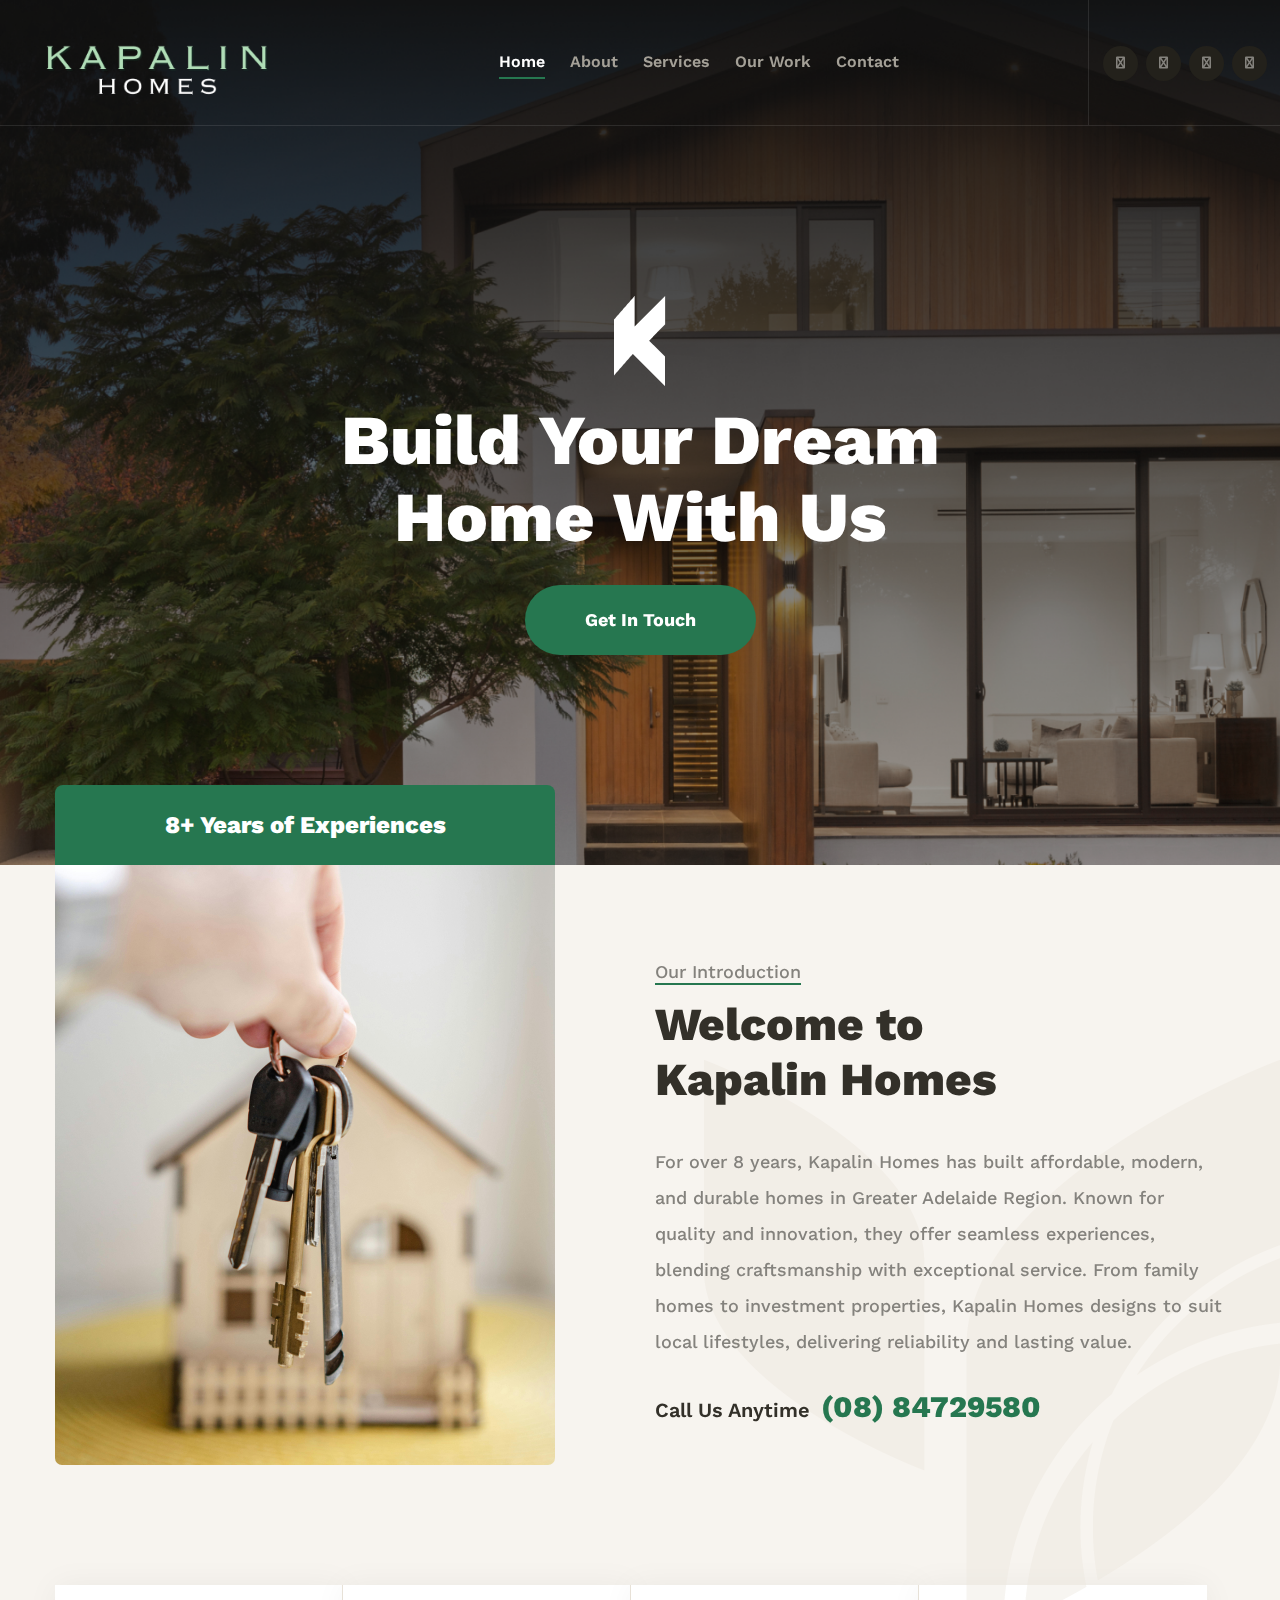
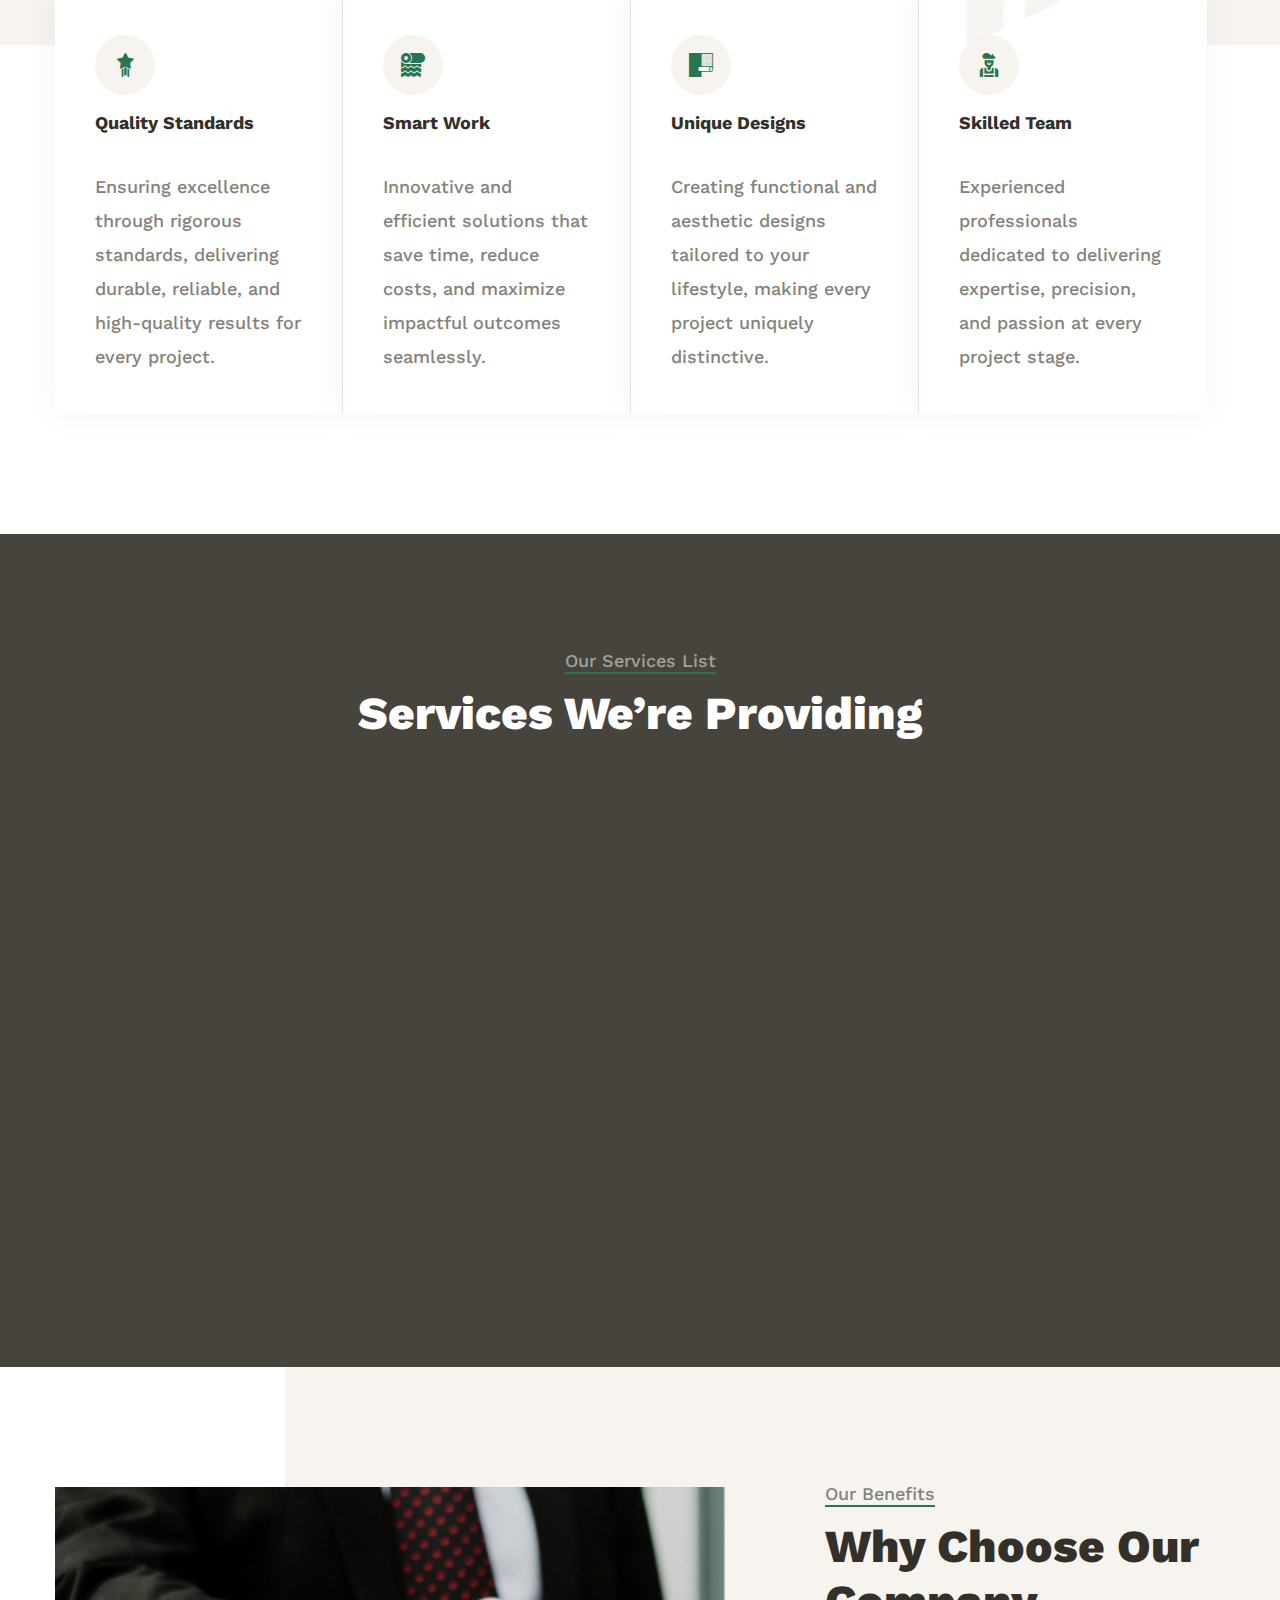
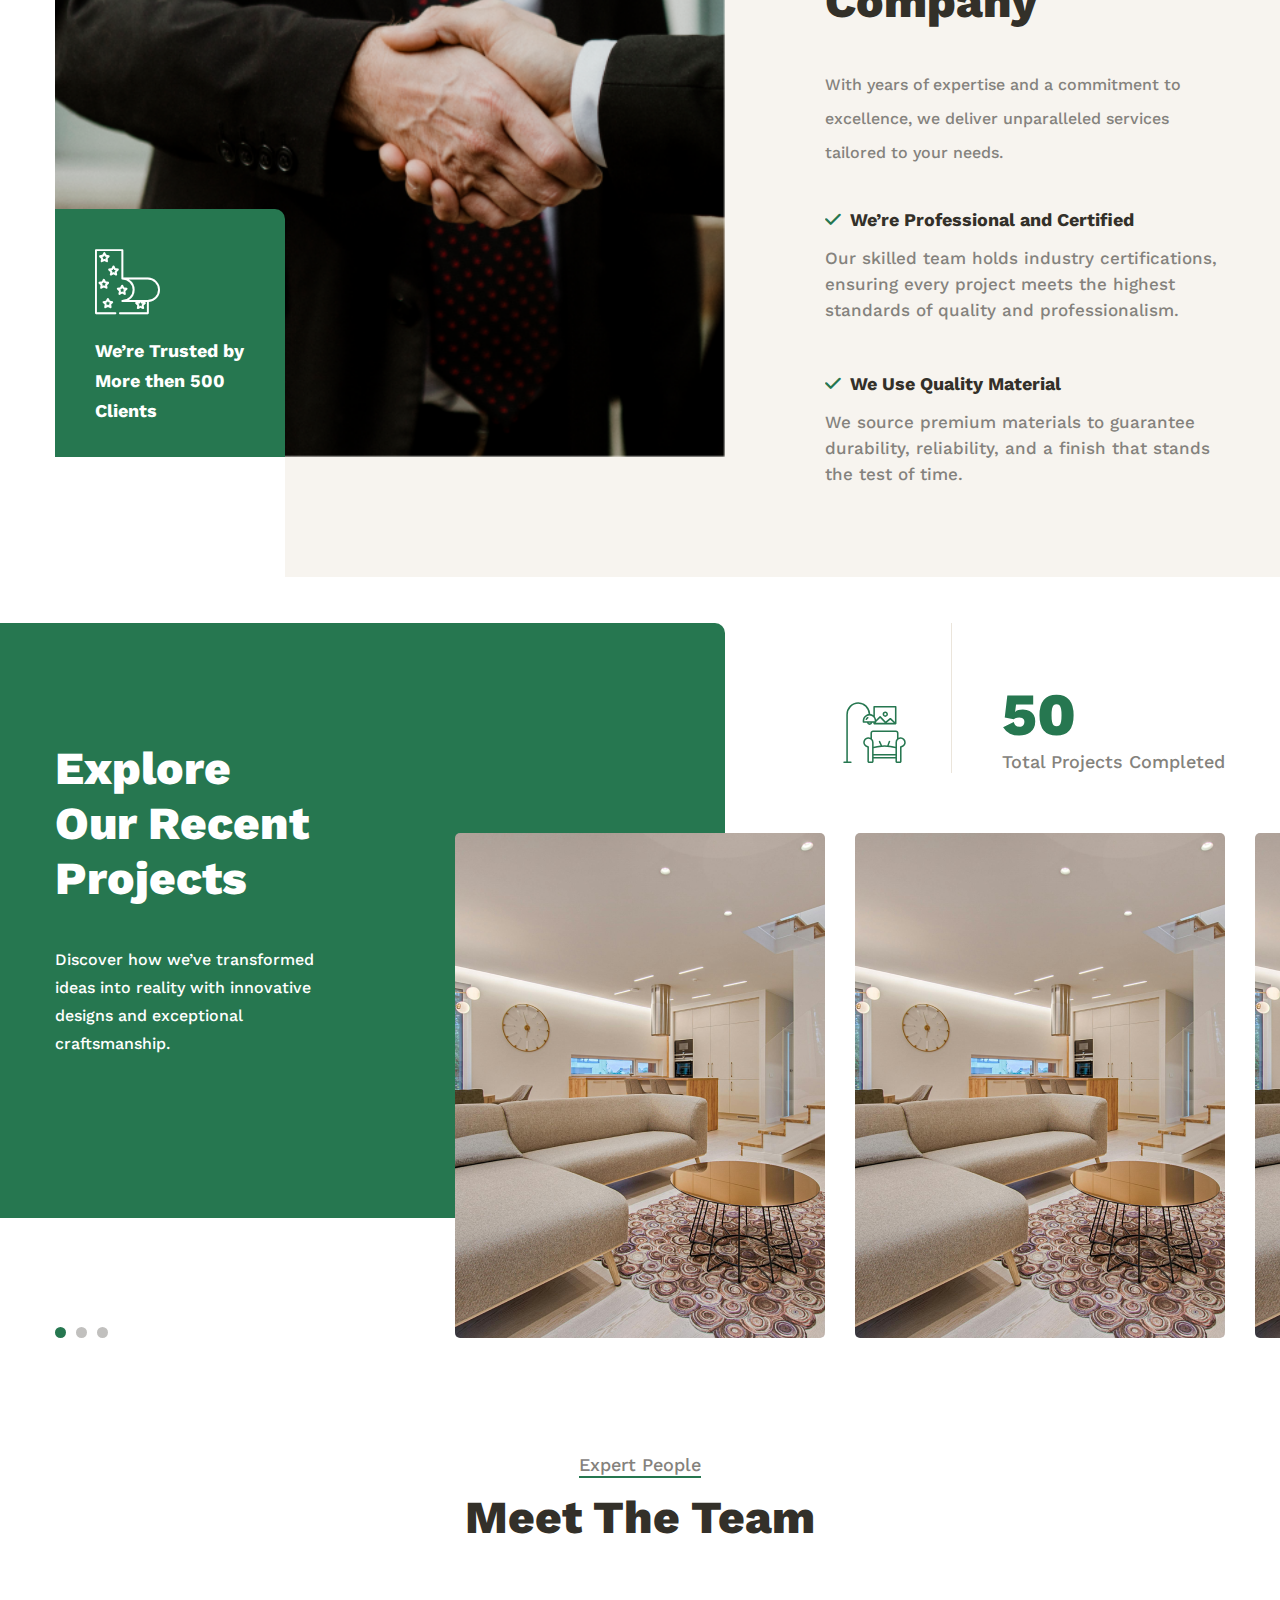
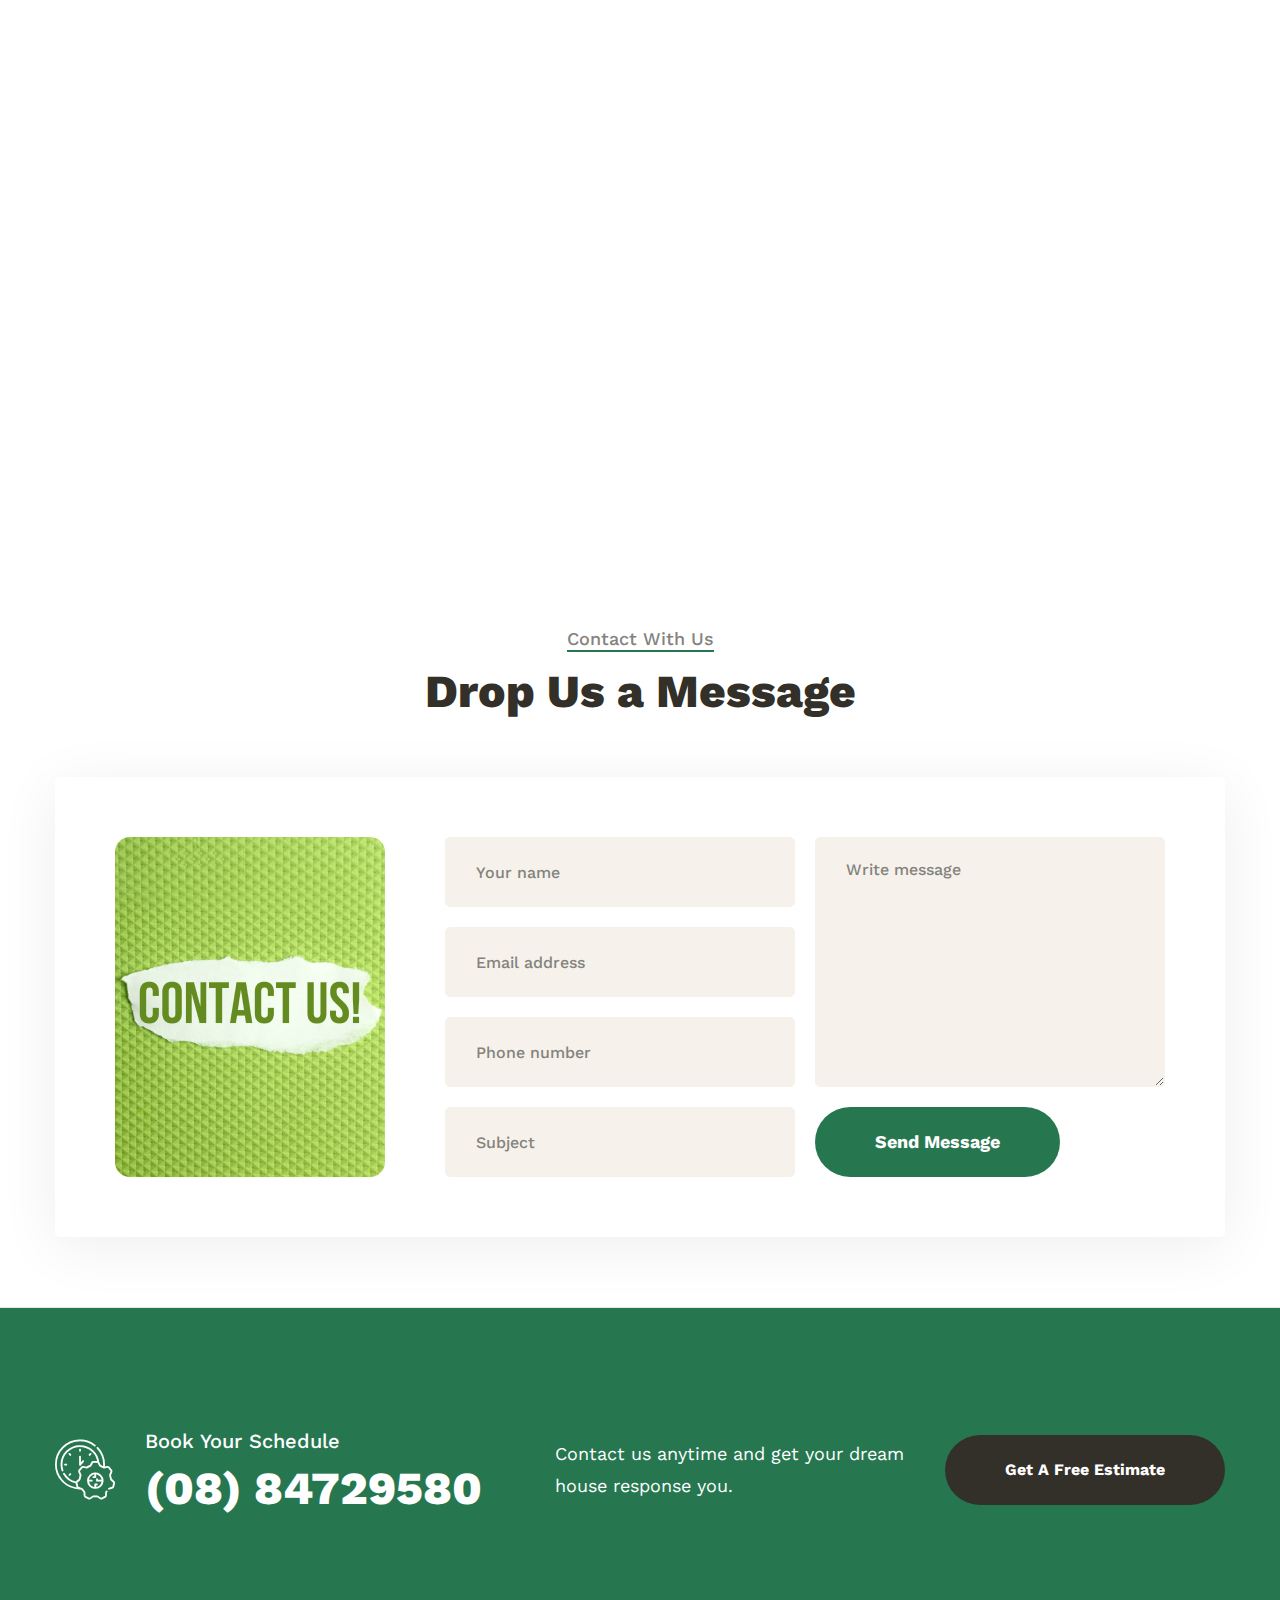
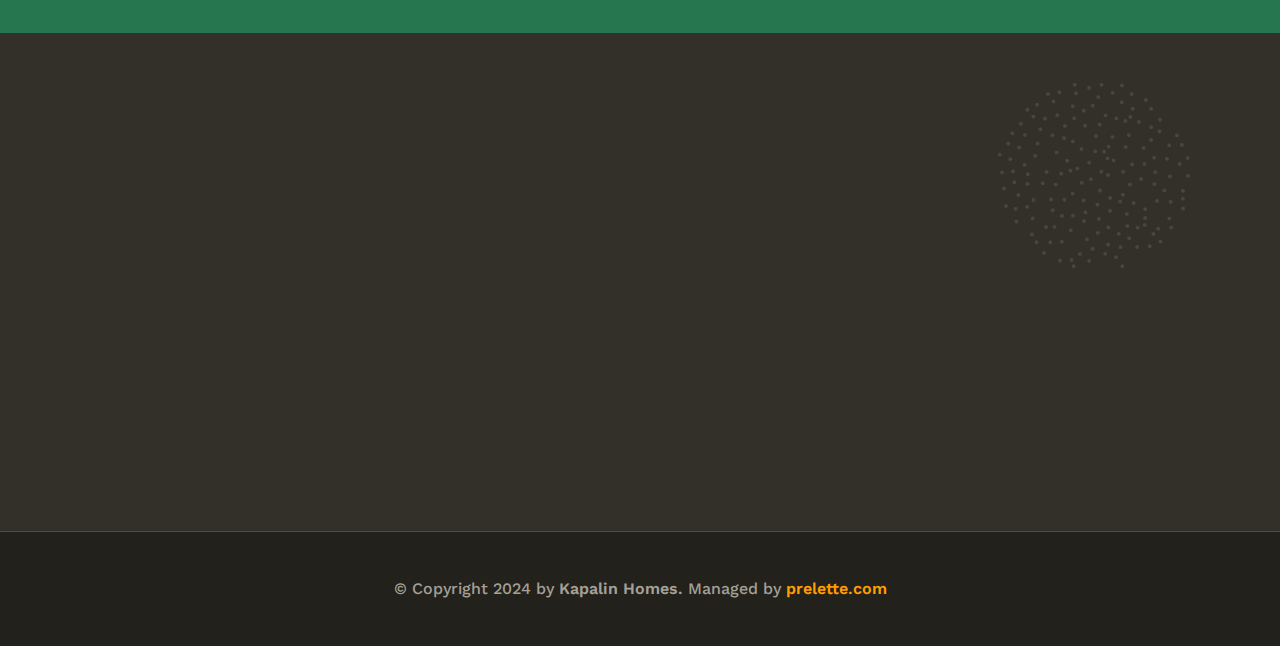
==== commit c640a644: "Khush Patel62" ====
--- a/index.html
+++ b/index.html
@@ -21,7 +21,9 @@
     <link rel="stylesheet" href="assets/css/magnific-popup.css">
     <link rel="stylesheet" href="assets/css/scrollbar.css">
     <link rel="stylesheet" href="assets/css/hiddenbar.css">
-
+    <link rel="stylesheet" href="https://cdnjs.cloudflare.com/ajax/libs/font-awesome/6.7.2/css/all.min.css"
+        integrity="sha512-Evv84Mr4kqVGRNSgIGL/F/aIDqQb7xQ2vcrdIwxfjThSH8CSR7PBEakCr51Ck+w+/U6swU2Im1vVX0SVk9ABhg=="
+        crossorigin="anonymous" referrerpolicy="no-referrer" />
     <link rel="stylesheet" href="assets/css/color.css">
     <link href="assets/css/color/theme-color.css" id="jssDefault" rel="stylesheet">
     <link rel="stylesheet" href="assets/css/rtl.css">
@@ -1154,6 +1156,7 @@
                                     <!-- <li><a href="./services.html">Our Services</a></li> -->
                                     <li><a href="./project.html">Our Work</a></li>
                                     <li><a href="./contact.html">Contact Us</a></li>
+                                    <li><a href="login.php">Admin <i class="fa-solid fa-lock"></i></a></li>
                                 </ul>
                             </div>
                         </div>
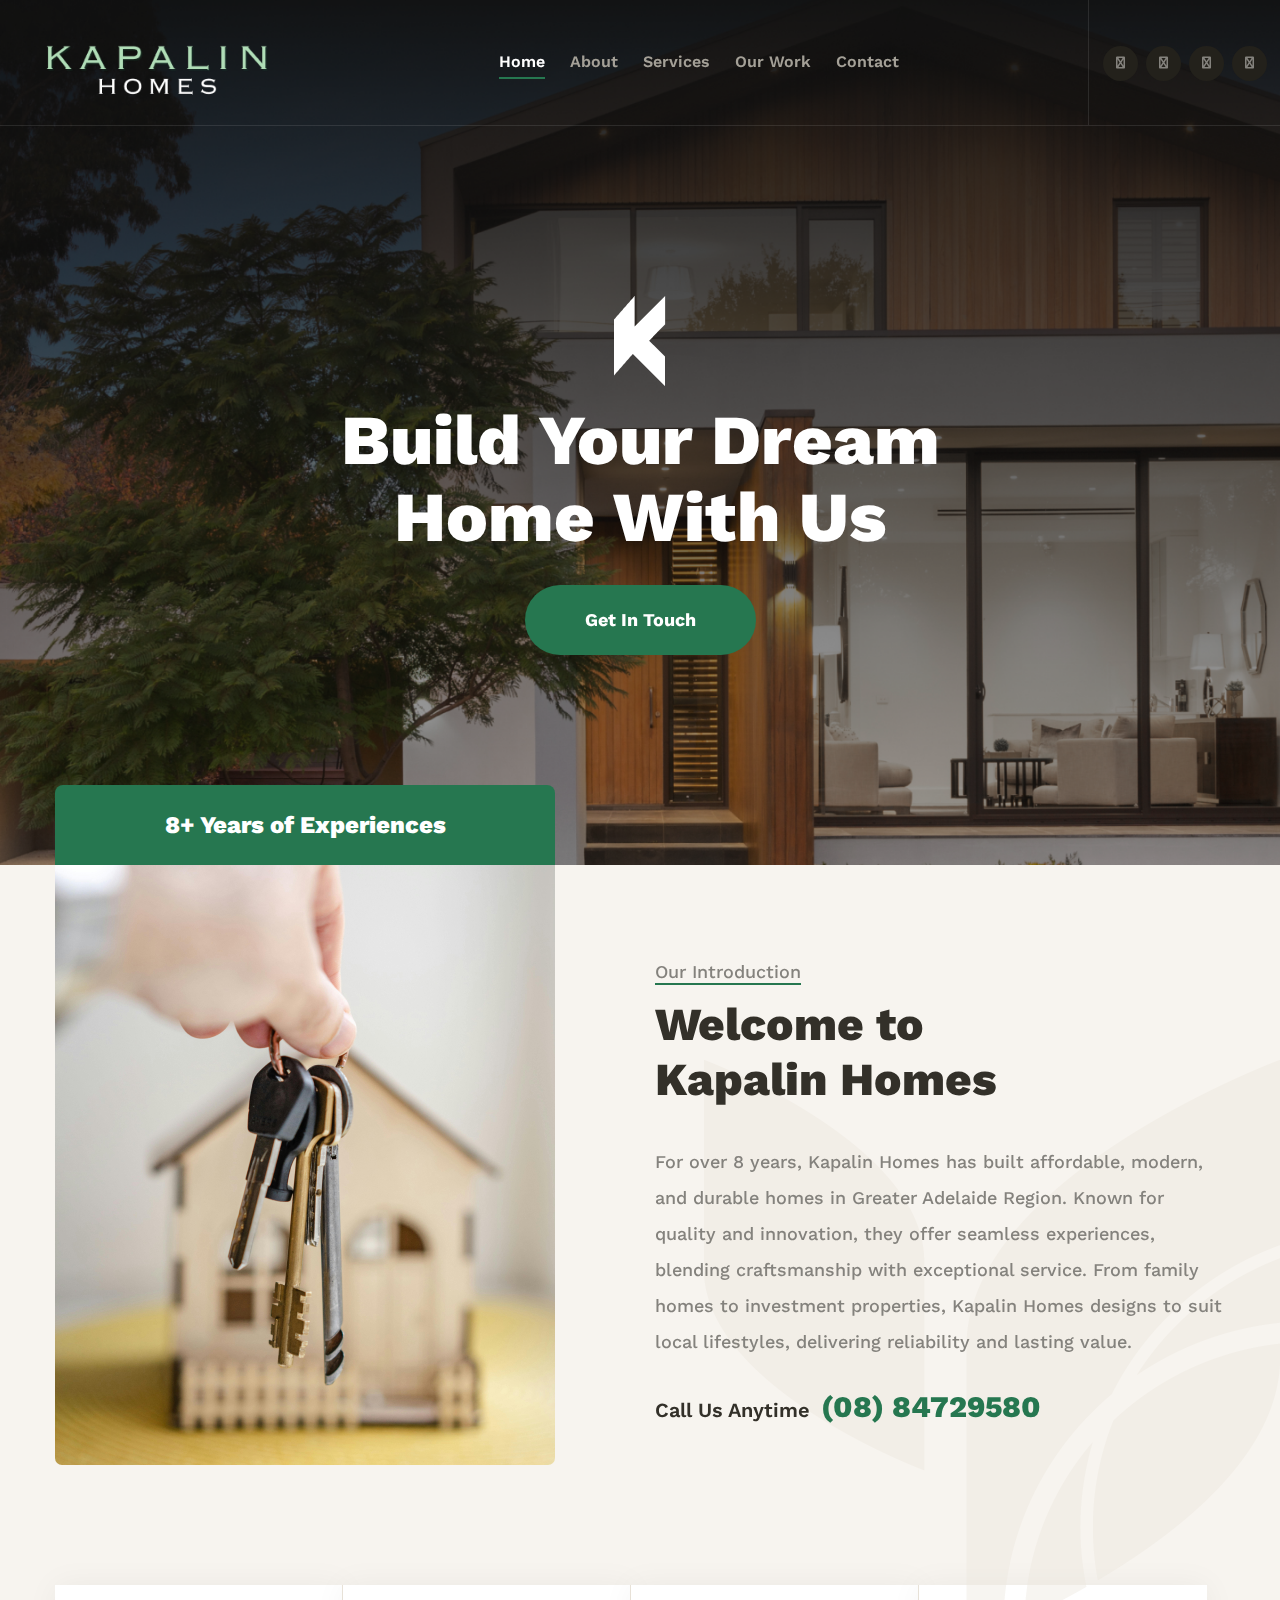
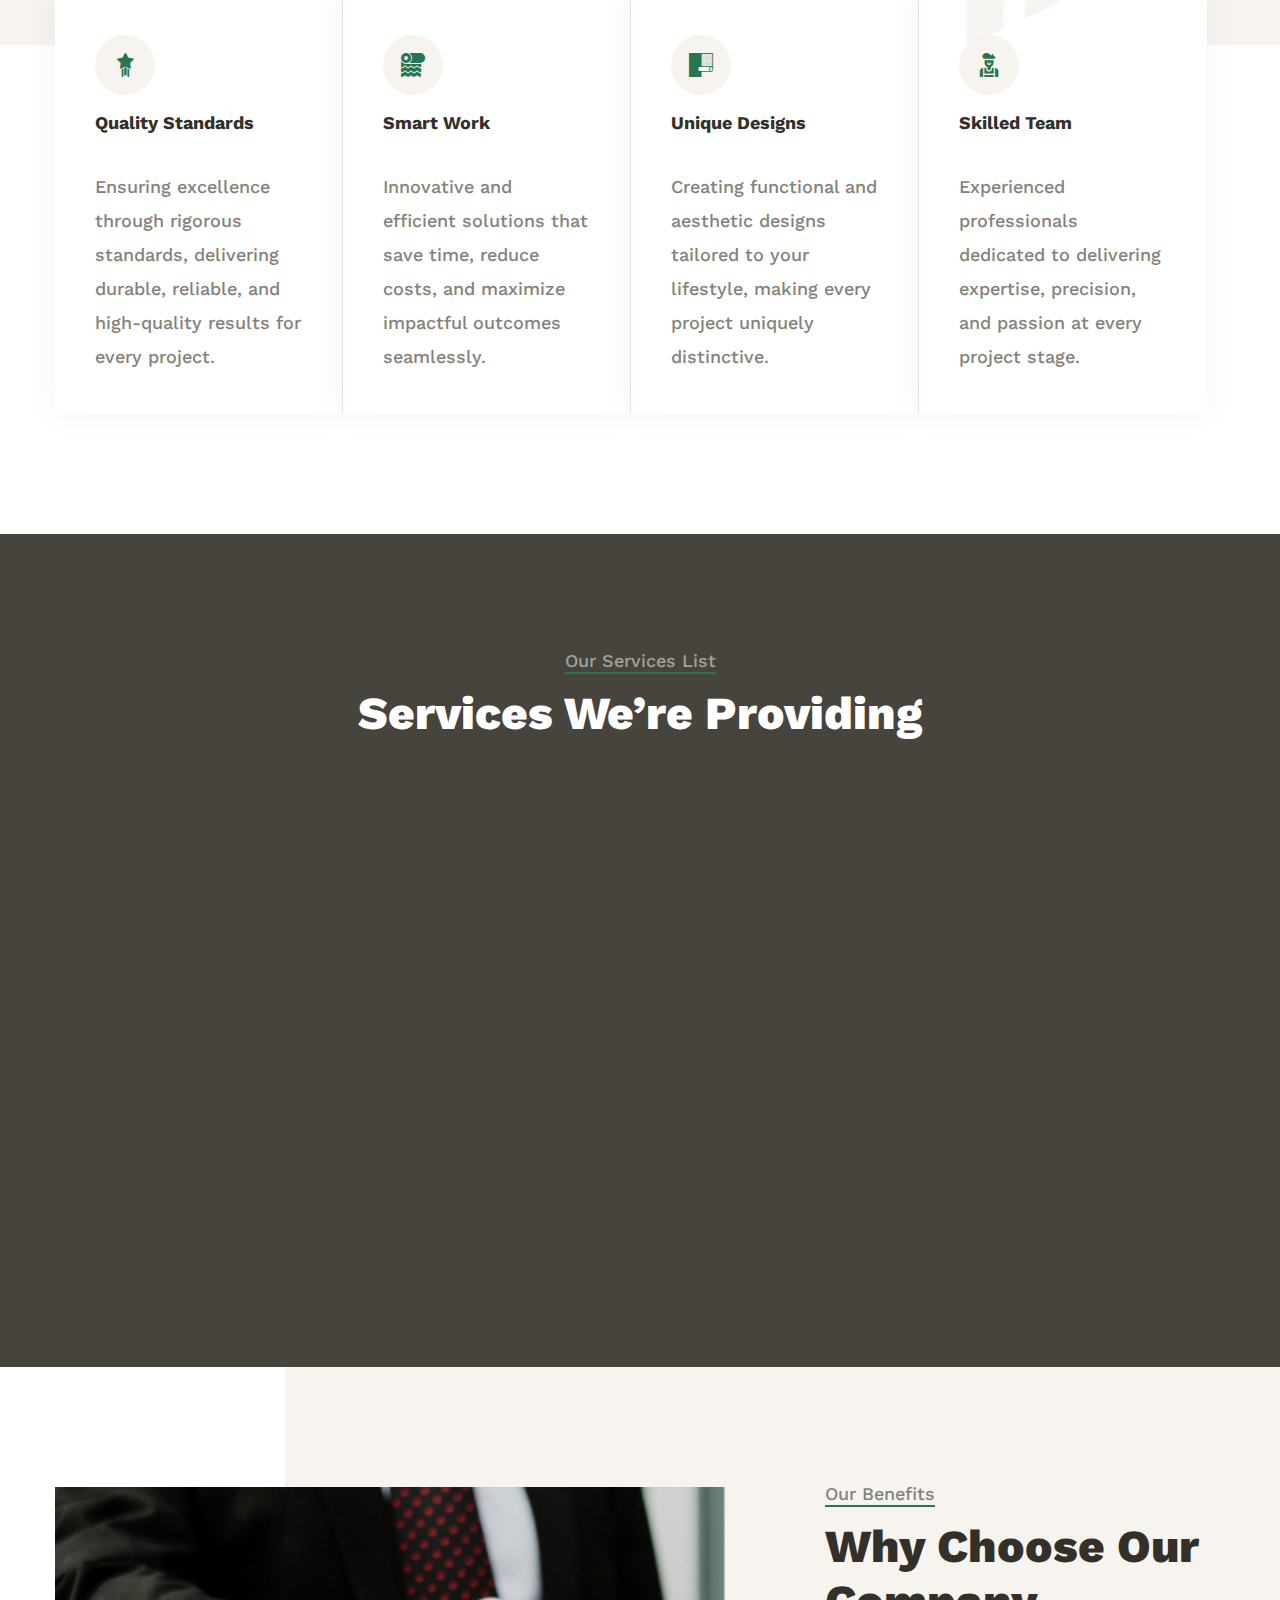
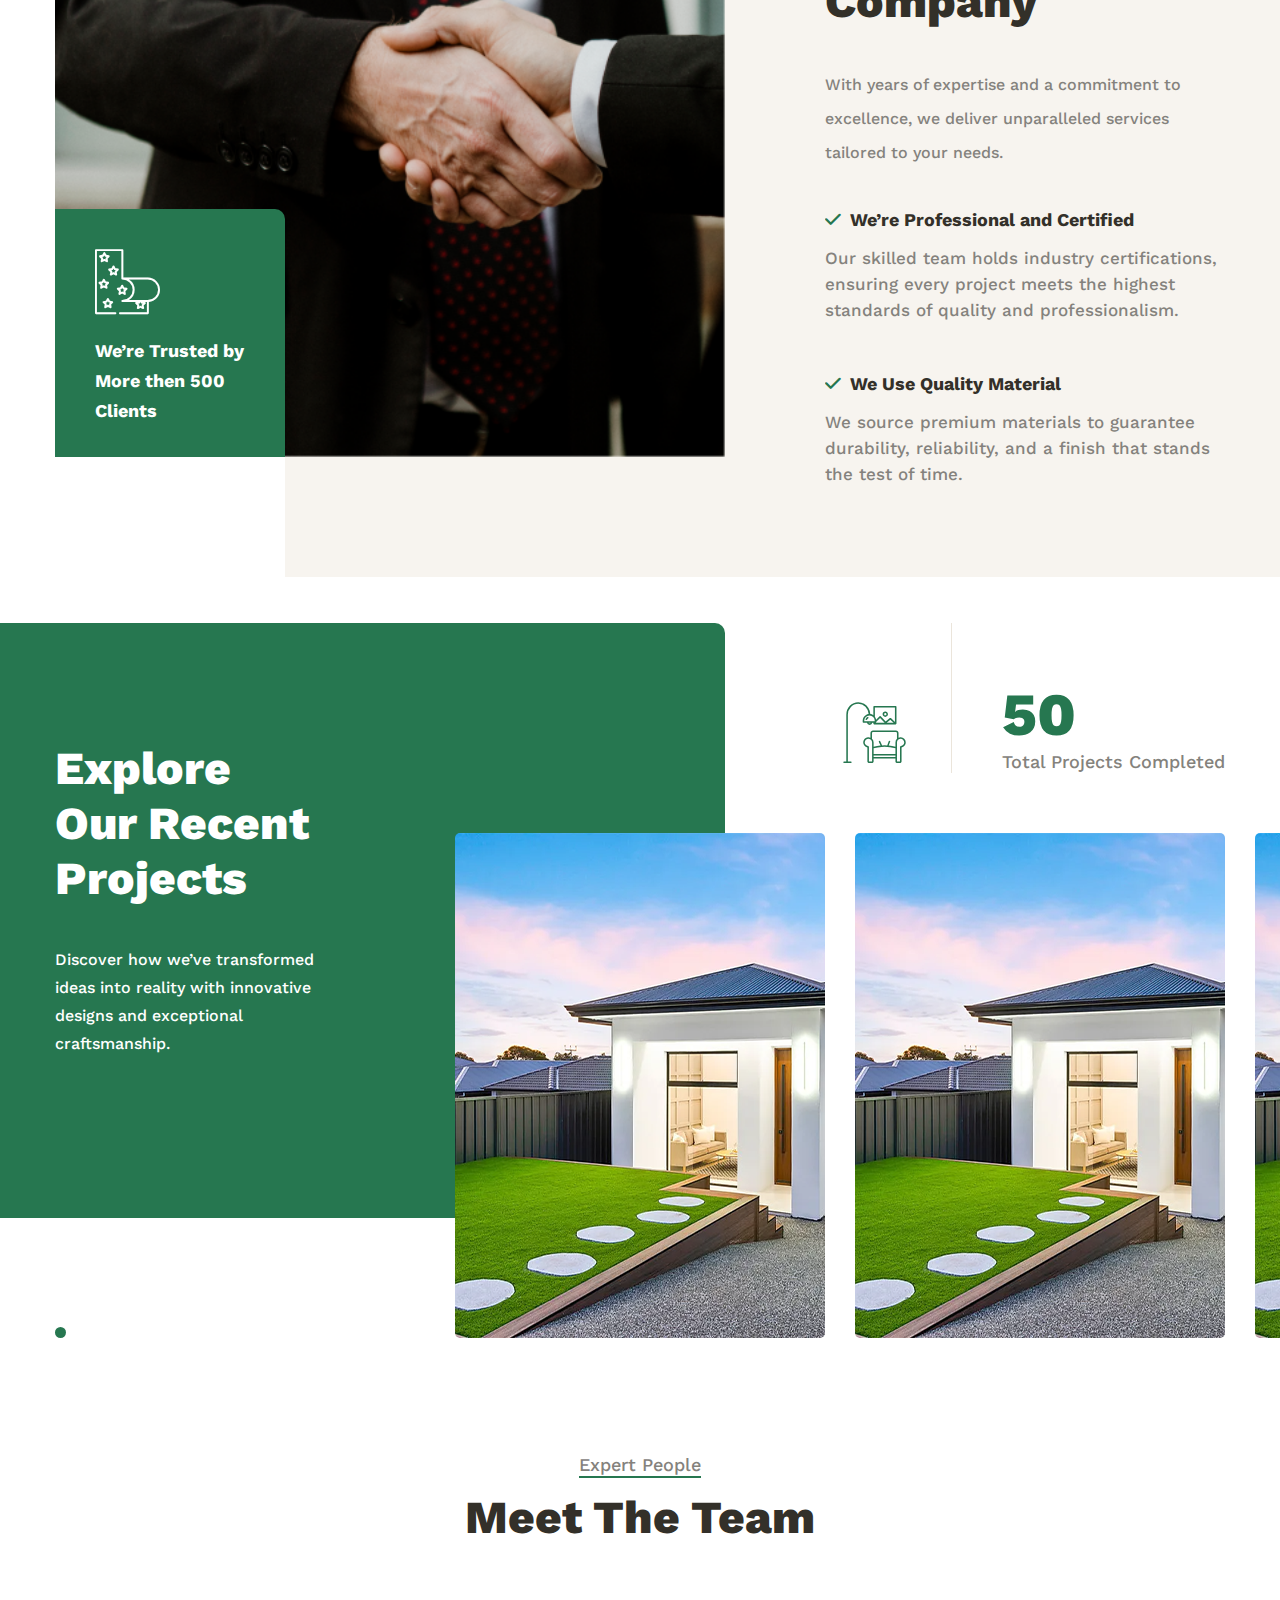
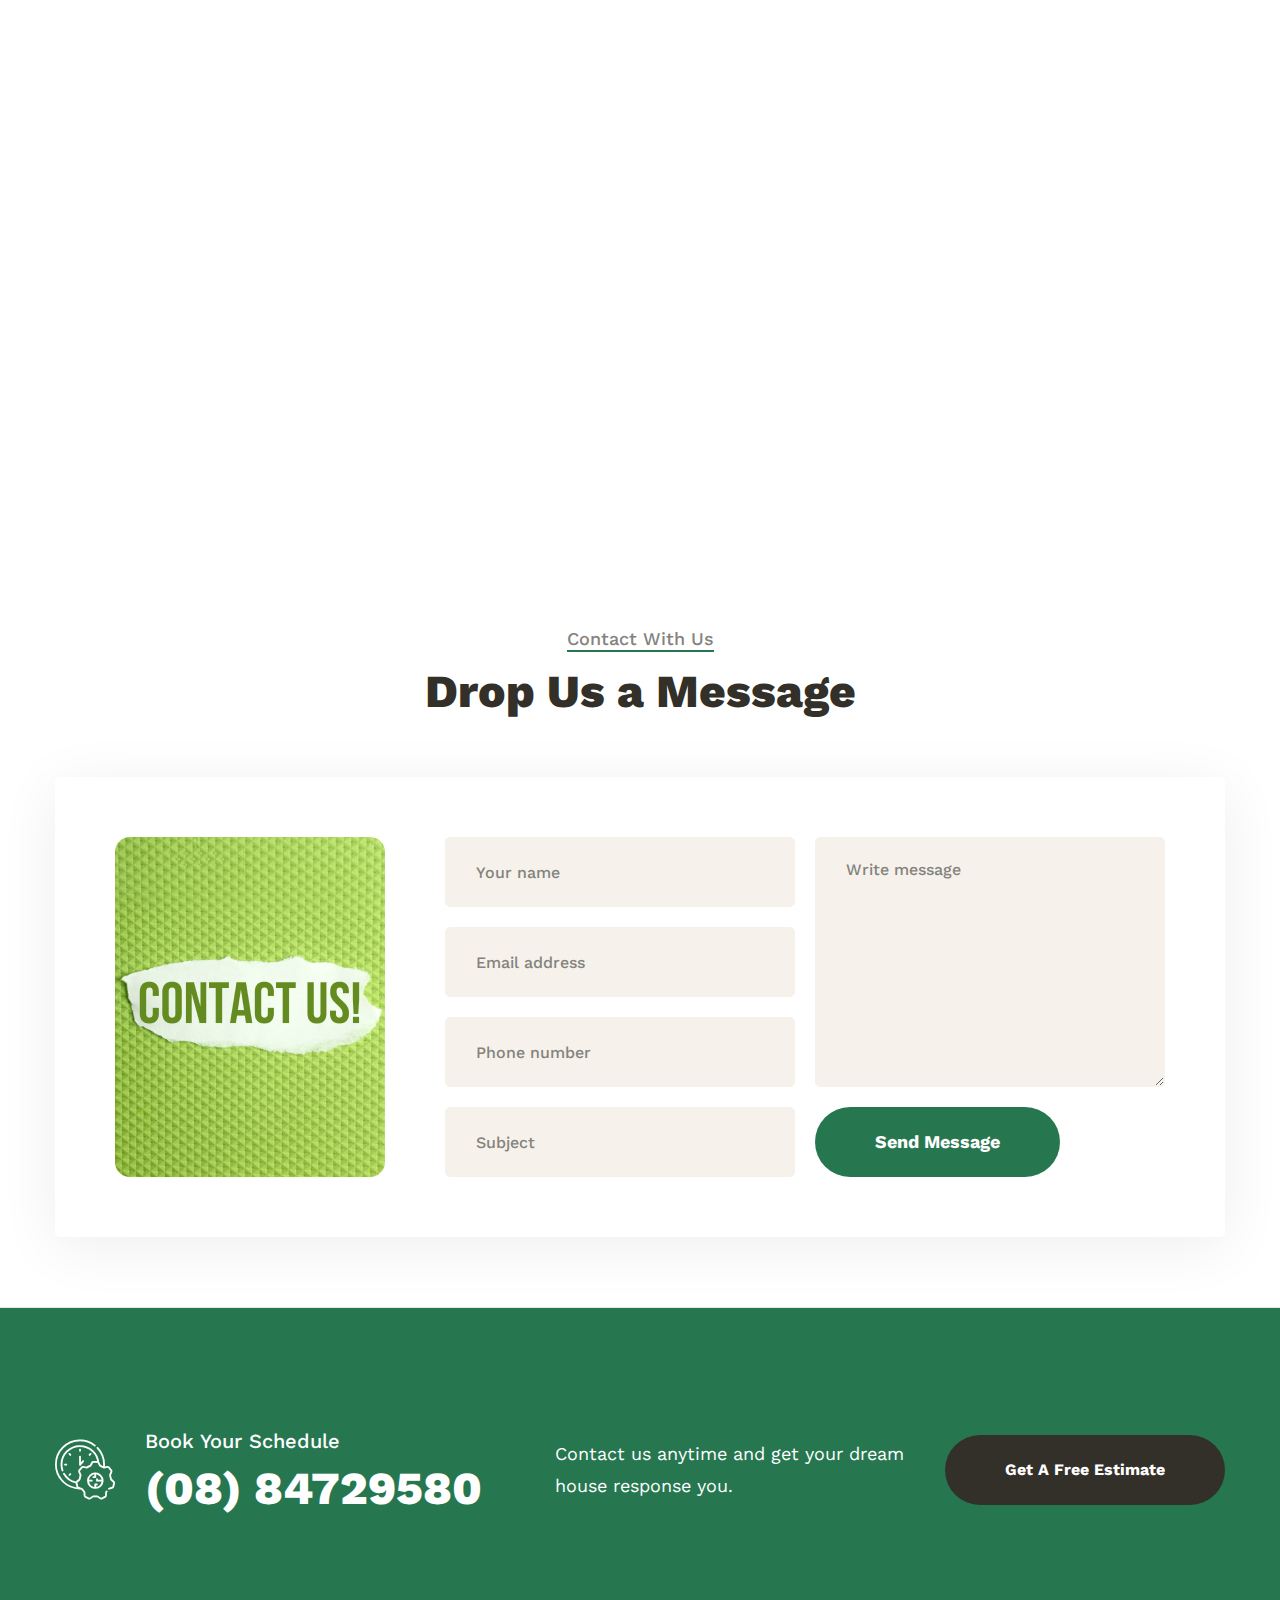
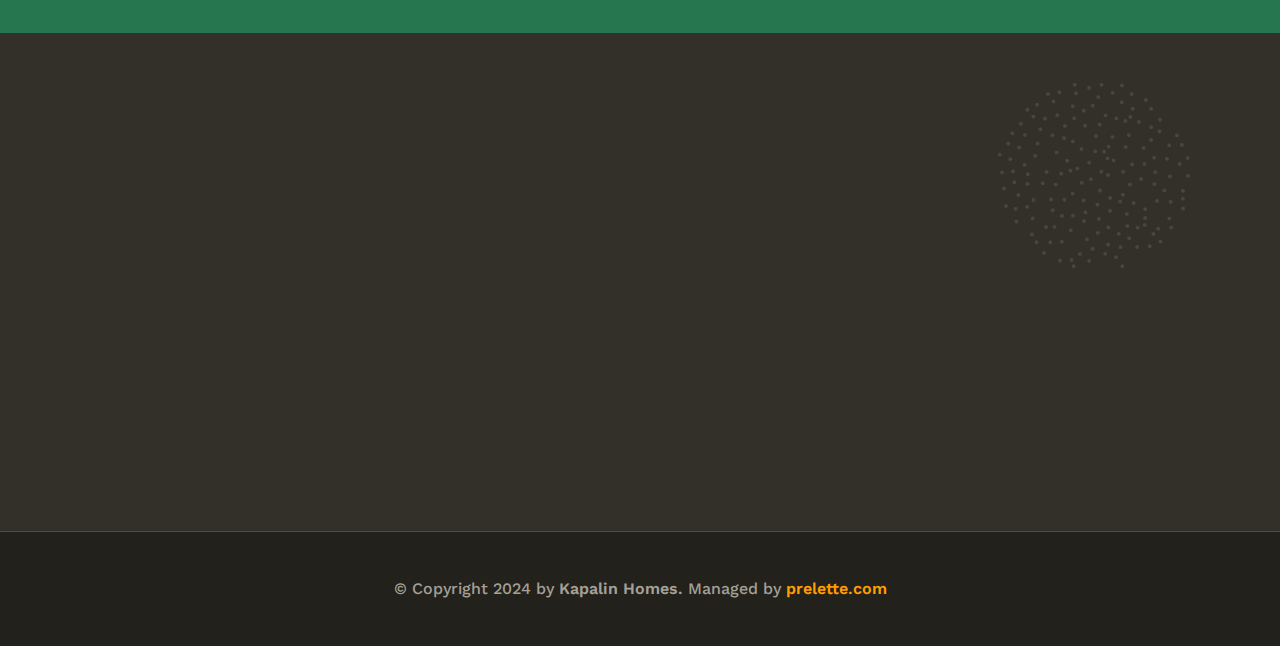
==== commit 1f9f7972: "Khush Patel 190" ====
--- a/index.html
+++ b/index.html
@@ -573,86 +573,11 @@
                                 <!--Start Single Project Style1-->
                                 <div class="single-project-style1">
                                     <div class="img-holder">
-                                        <img src="assets/images/project/proj1.png" alt="Awesome Image">
+                                        <img src="assets/images/project/athelstone/title.png" alt="Awesome Image">
                                         <div class="overlay-content">
                                             <div class="inner">
-                                                <h3><a href="#">Washroom<br> Wall Design</a></h3>
-                                                <div class="readmore-button">
-                                                    <a href="#"><span class="flaticon-up-arrow"></span></a>
-                                                </div>
-                                            </div>
-                                        </div>
-                                    </div>
-                                </div>
-                                <!--End Single Project Style1-->
-                                <!--Start Single Project Style1-->
-                                <div class="single-project-style1">
-                                    <div class="img-holder">
-                                        <img src="assets/images/project/proj1.png" alt="Awesome Image">
-                                        <div class="overlay-content">
-                                            <div class="inner">
-                                                <h3><a href="#">Washroom<br> Wall Design</a></h3>
-                                                <div class="readmore-button">
-                                                    <a href="#"><span class="flaticon-up-arrow"></span></a>
-                                                </div>
-                                            </div>
-                                        </div>
-                                    </div>
-                                </div>
-                                <!--End Single Project Style1-->
-                                <!--Start Single Project Style1-->
-                                <div class="single-project-style1">
-                                    <div class="img-holder">
-                                        <img src="assets/images/project/proj1.png" alt="Awesome Image">
-                                        <div class="overlay-content">
-                                            <div class="inner">
-                                                <h3><a href="#">Washroom<br> Wall Design</a></h3>
-                                                <div class="readmore-button">
-                                                    <a href="#"><span class="flaticon-up-arrow"></span></a>
-                                                </div>
-                                            </div>
-                                        </div>
-                                    </div>
-                                </div>
-                                <!--End Single Project Style1-->
-
-                                <!--Start Single Project Style1-->
-                                <div class="single-project-style1">
-                                    <div class="img-holder">
-                                        <img src="assets/images/project/proj1.png" alt="Awesome Image">
-                                        <div class="overlay-content">
-                                            <div class="inner">
-                                                <h3><a href="#">Washroom<br> Wall Design</a></h3>
-                                                <div class="readmore-button">
-                                                    <a href="#"><span class="flaticon-up-arrow"></span></a>
-                                                </div>
-                                            </div>
-                                        </div>
-                                    </div>
-                                </div>
-                                <!--End Single Project Style1-->
-                                <!--Start Single Project Style1-->
-                                <div class="single-project-style1">
-                                    <div class="img-holder">
-                                        <img src="assets/images/project/proj1.png" alt="Awesome Image">
-                                        <div class="overlay-content">
-                                            <div class="inner">
-                                                <h3><a href="#">Washroom<br> Wall Design</a></h3>
-                                                <div class="readmore-button">
-                                                    <a href="#"><span class="flaticon-up-arrow"></span></a>
-                                                </div>
-                                            </div>
-                                        </div>
-                                    </div>
-                                </div>
-                                <!--End Single Project Style1-->
-                                <!--Start Single Project Style1-->
-                                <div class="single-project-style1">
-                                    <div class="img-holder">
-                                        <img src="assets/images/project/proj1.png" alt="Awesome Image">
-                                        <div class="overlay-content">
-                                            <div class="inner">
-                                                <h3><a href="#">Washroom<br> Wall Design</a></h3>
+                                                <h3><a href="burton-road-athelstone.html">Burton Road<br>Athelstone,
+                                                        SA</a></h3>
                                                 <div class="readmore-button">
                                                     <a href="#"><span class="flaticon-up-arrow"></span></a>
                                                 </div>
--- a/assets/css/color.css
+++ b/assets/css/color.css
@@ -0,0 +1,75 @@
+.image-grid {
+  margin-top: 280px;
+}
+
+.image-grid .row {
+  display: flex;
+  flex-wrap: wrap;
+  padding: 0 4px;
+}
+
+/* Create four equal columns that sits next to each other */
+.image-grid .row .column {
+  flex: 33%;
+  max-width: 33%;
+  padding: 0 10px;
+}
+
+.image-grid .row .column img {
+  margin-top: 8px;
+  border-radius: 8px;
+  vertical-align: middle;
+  transition: all 0.3s;
+  width: 100%;
+  cursor: pointer;
+}
+
+.image-grid .row .column img:hover {
+  scale: 1.04;
+}
+
+/* Responsive layout - makes a two column-layout instead of four columns */
+@media screen and (max-width: 800px) {
+  .image-grid .row .column {
+    flex: 50%;
+    max-width: 50%;
+  }
+}
+
+/* Responsive layout - makes the two columns stack on top of each other instead of next to each other */
+@media screen and (max-width: 600px) {
+  .image-grid .row .column {
+    flex: 100%;
+    max-width: 100%;
+  }
+}
+
+.modal {
+  display: none;
+  position: fixed;
+  top: 0;
+  left: 0;
+  width: 100%;
+  height: 100%;
+  background-color: rgba(0, 0, 0, 0.8);
+  justify-content: center;
+  align-items: center;
+  z-index: 999999;
+}
+
+.modal img {
+  max-width: 90%;
+  max-height: 90%;
+  border-radius: 10px;
+}
+
+@media (max-width: 500px) {
+  .modal img {
+    max-width: 90%;
+    max-height: fit-content;
+    z-index: 999999;
+  }
+  .image-grid {
+    margin-top: 100px;
+  }
+}
--- a/assets/css/style.css
+++ b/assets/css/style.css
@@ -3405,6 +3405,7 @@
 }
 .project-detail-main-image img {
   width: 100%;
+  border-radius: 14px;
 }
 .project-detail-main-image .project-info {
   position: absolute;
@@ -3445,19 +3446,23 @@
   position: relative;
   display: block;
   overflow: hidden;
-  padding-left: 60px;
+  padding-left: 50px;
 }
 .project-detail-main-image .project-info ul li ul li {
   color: #ffffff;
-  font-size: 18px;
+  font-size: 16px;
   line-height: 38px;
   font-weight: 500;
 }
 .project-detail-main-image .project-info ul li ul li span {
   position: relative;
   display: inline-block;
-  width: 95px;
+  /* width: 95px; */
   color: #a4a097;
+}
+
+.project-detail-main-image .project-info ul li ul li i {
+  margin-left: 8px;
 }
 
 .project-detail-text-1 {
@@ -4464,3 +4469,5 @@
   width: 100%;
   height: 600px;
 }
+
+/* styles.css */
--- a/assets/css/responsive.css
+++ b/assets/css/responsive.css
@@ -1074,6 +1074,12 @@
   }
 
   /*** Project Details Area Css ***/
+  .project-detail-main-image img {
+    width: 100%;
+    max-width: 400px;
+    height: auto;
+  }
+
   .project-detail-main-image .project-info {
     position: relative;
     padding: 32px 0 32px;
@@ -1089,7 +1095,8 @@
     float: none;
     max-width: 100%;
     width: 100%;
-    text-align: center;
+    padding-left: 20px;
+    text-align: left;
   }
   .project-detail-main-image .project-info > ul > li:before {
     display: none;
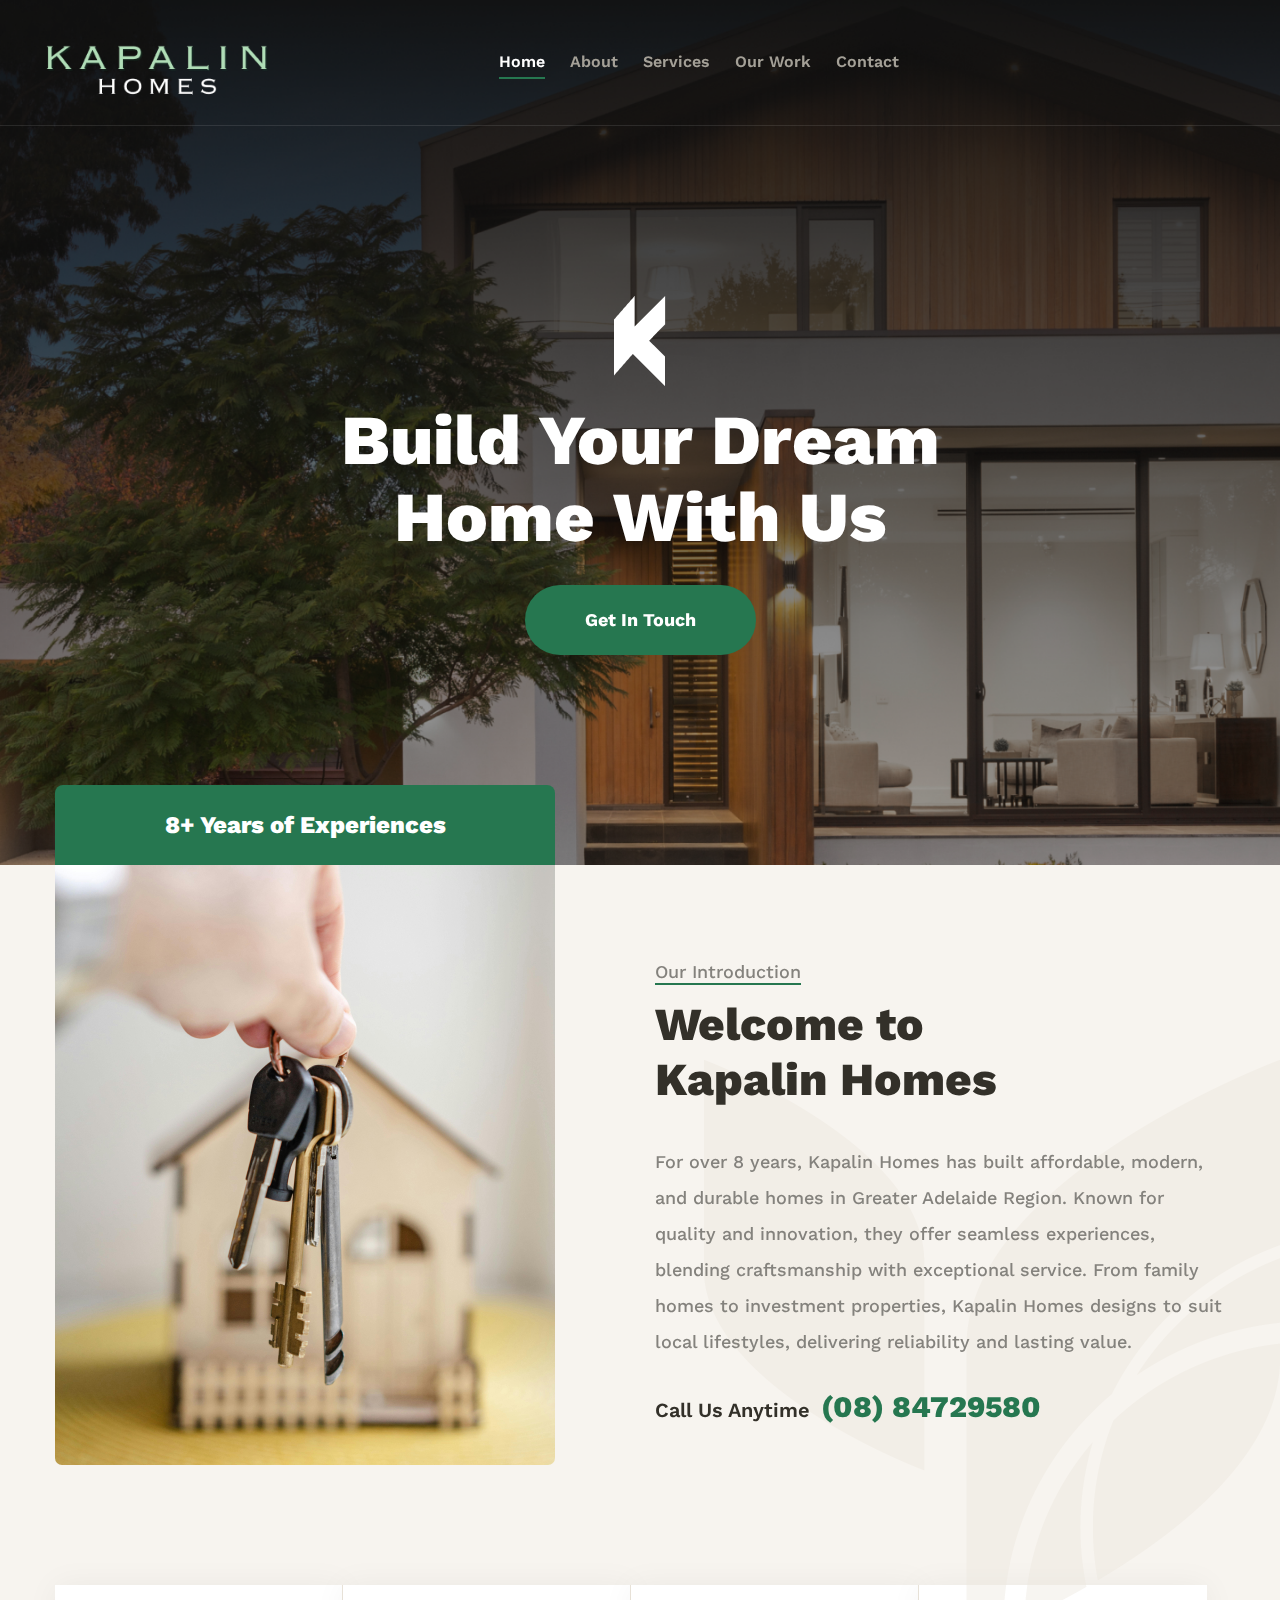
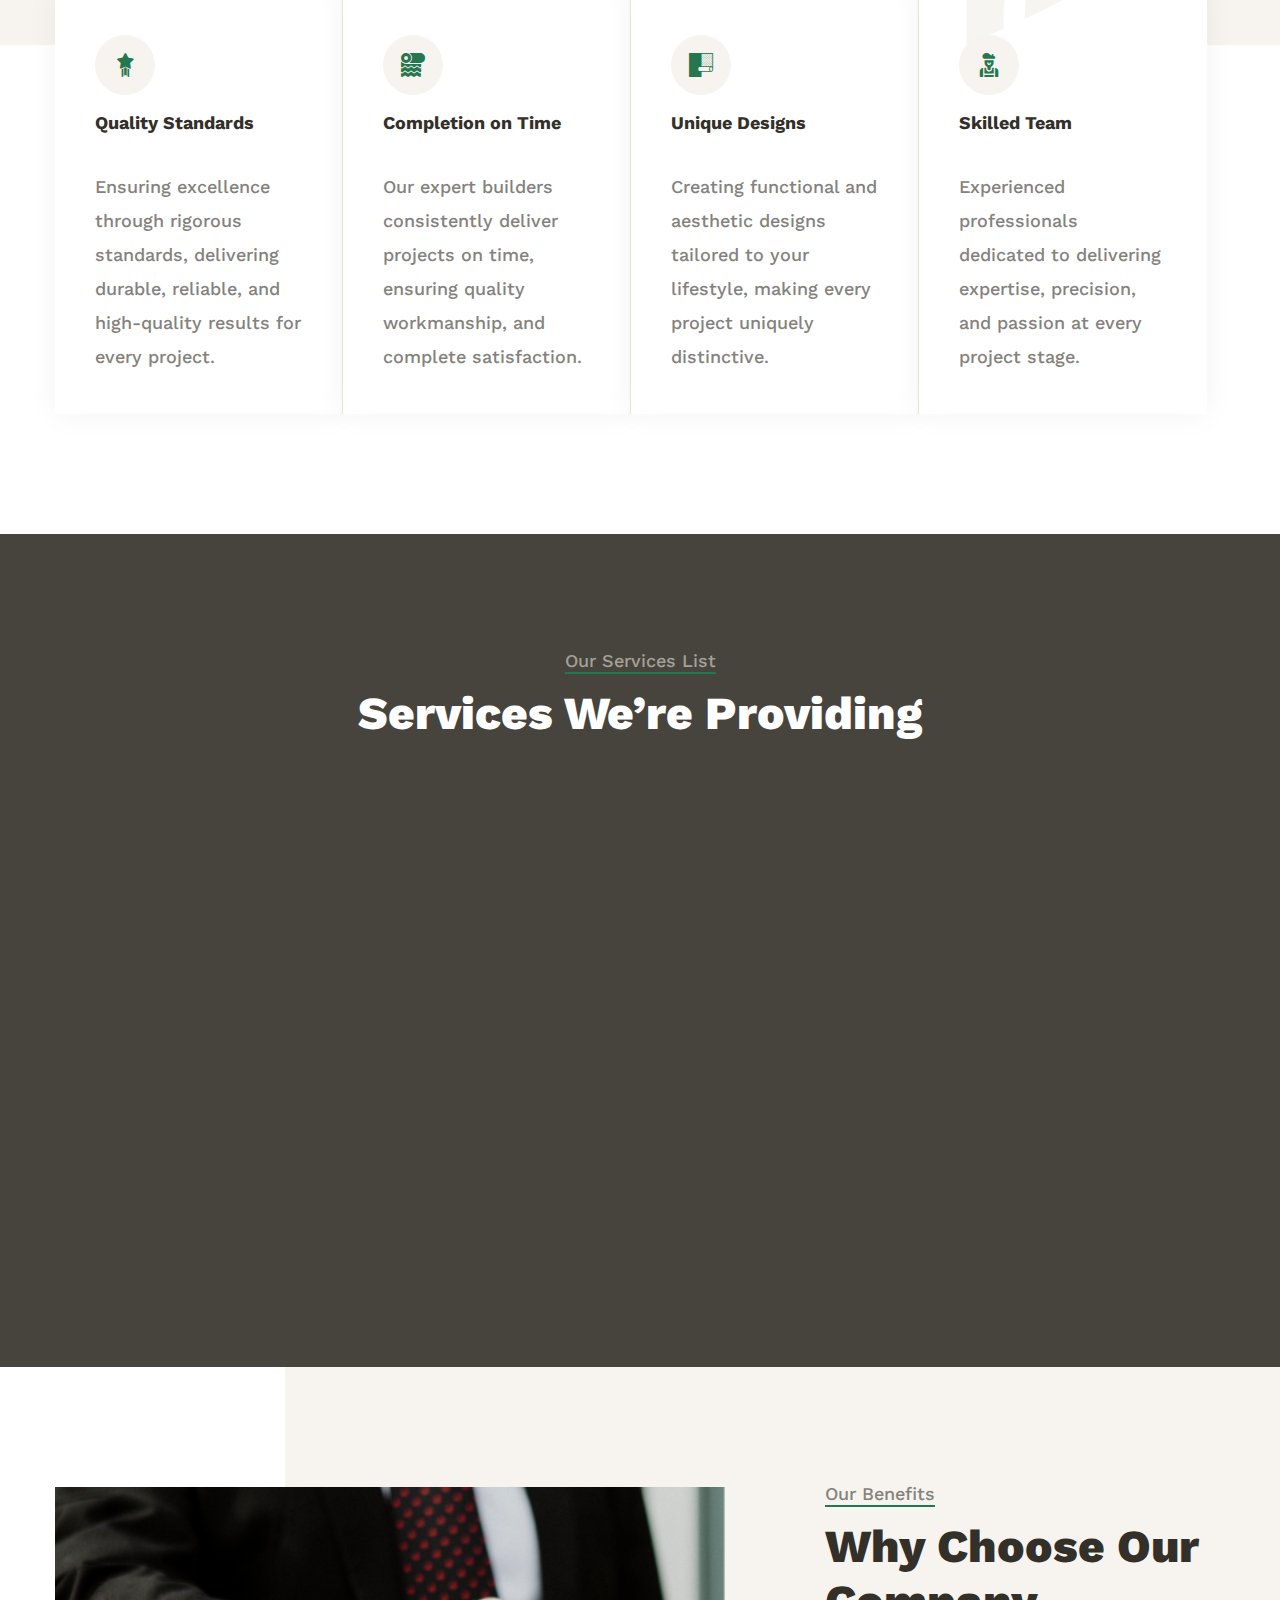
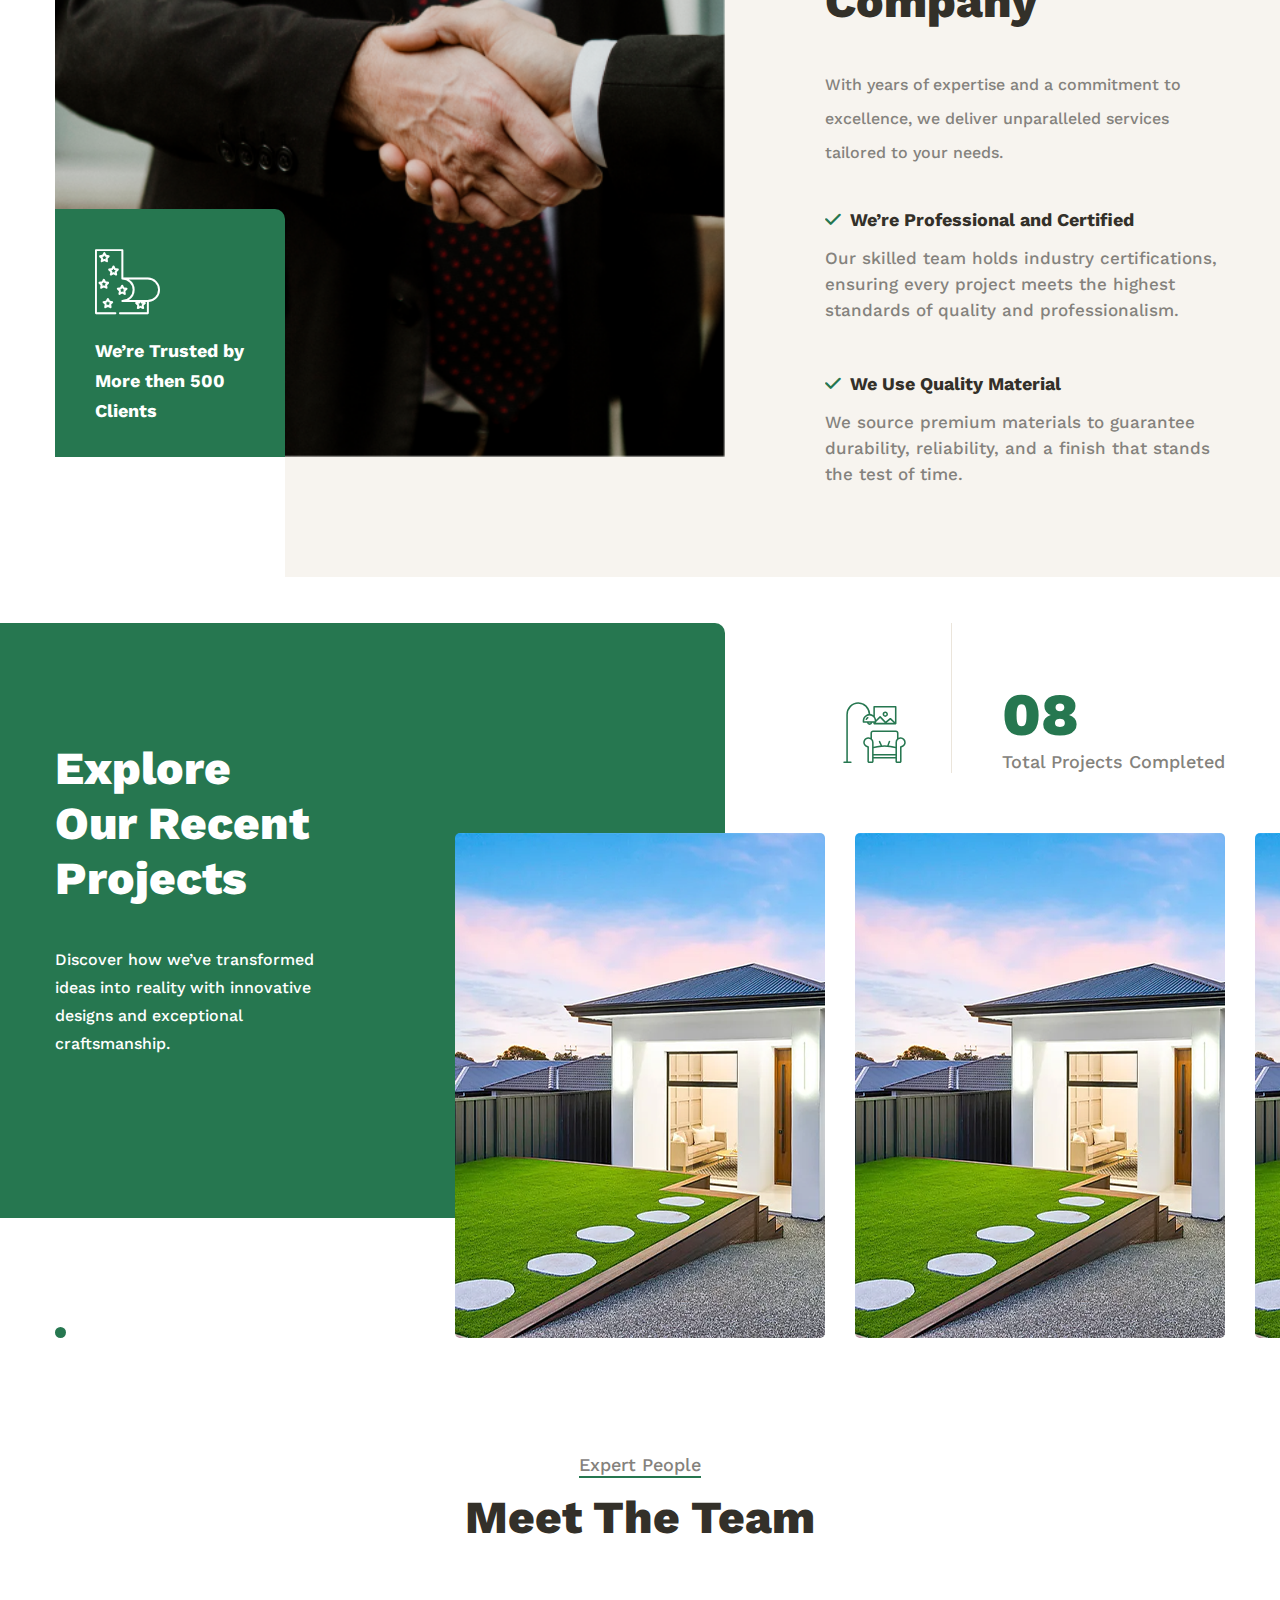
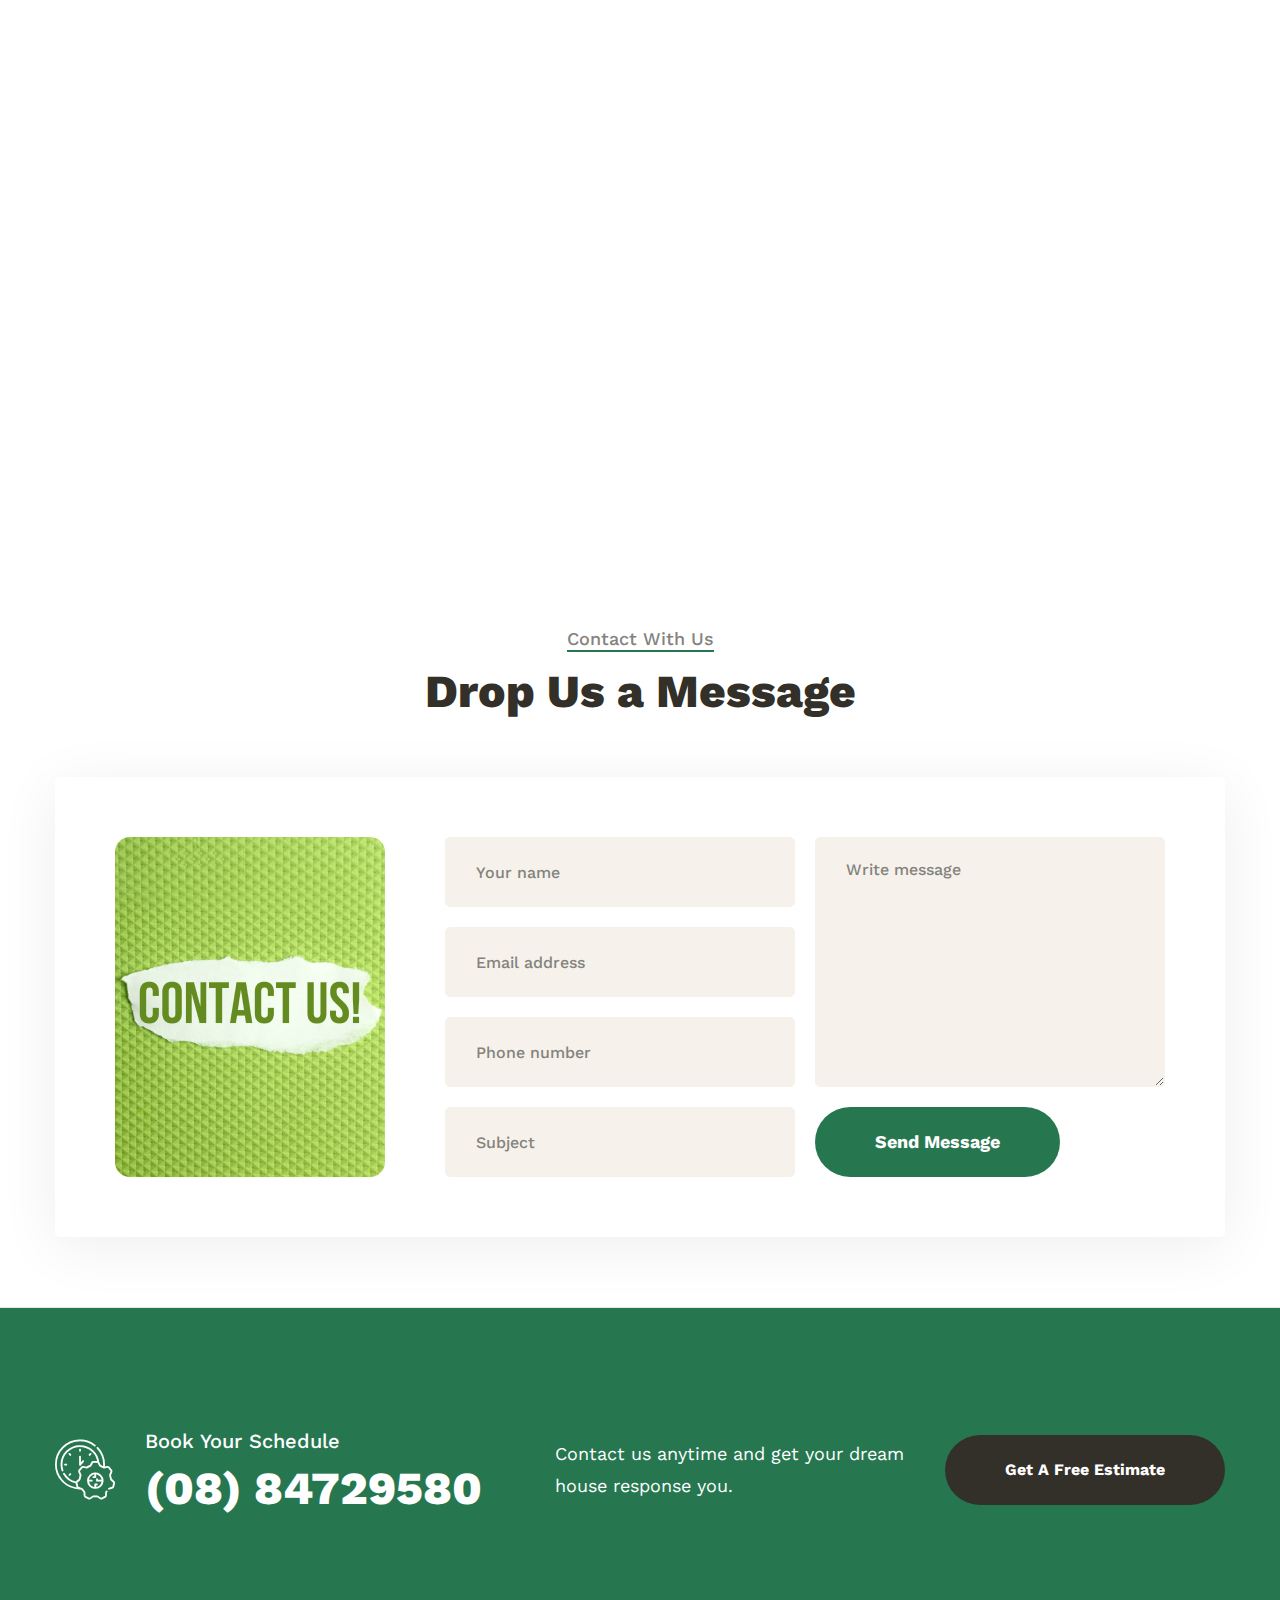
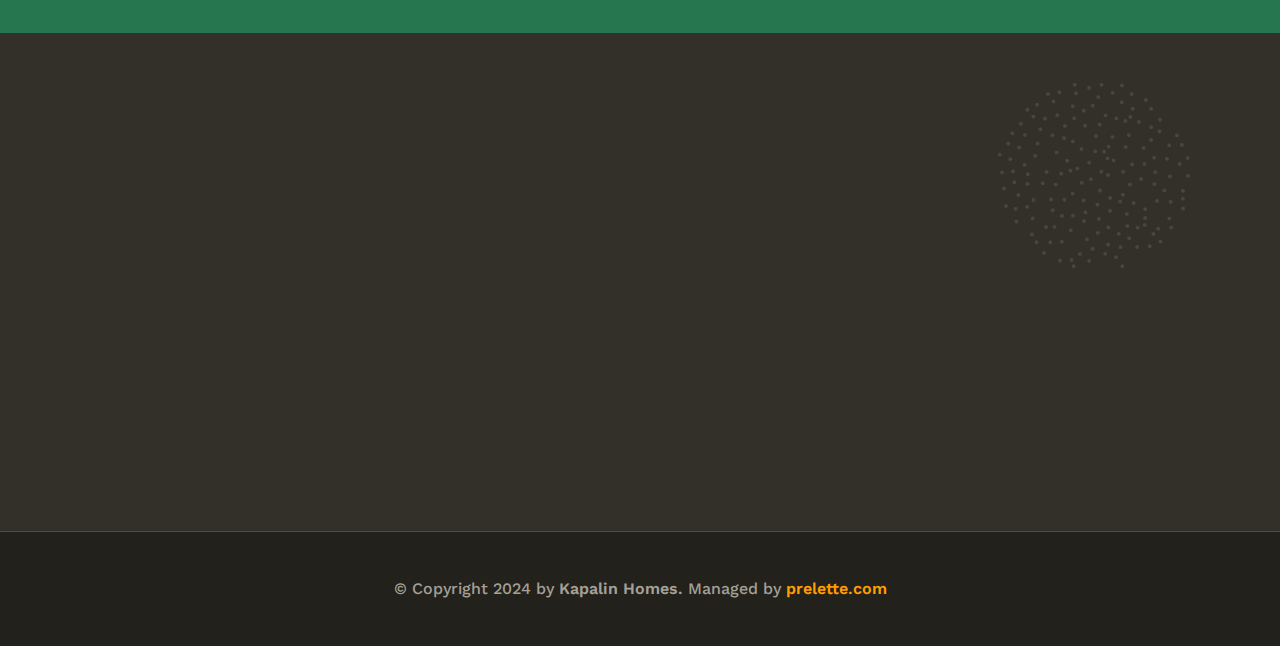
==== commit db4a2e4f: "Khush Patel 192" ====
--- a/index.html
+++ b/index.html
@@ -156,7 +156,7 @@
                         </div>
                         <!--End Header Left-->
                         <!--Start Header Right-->
-                        <div class="header-right-style2 pull-right">
+                        <!-- <div class="header-right-style2 pull-right">
                             <div class="header-social-link">
                                 <ul>
                                     <li>
@@ -173,7 +173,7 @@
                                     </li>
                                 </ul>
                             </div>
-                        </div>
+                        </div> -->
                         <!--End Header Right-->
 
                     </div>
@@ -376,9 +376,9 @@
                                 <div class="icon">
                                     <span class="flaticon-wallpaper-3"></span>
                                 </div>
-                                <h3><a href="#">Smart Work</a></h3>
-                                <p>Innovative and efficient solutions that save time, reduce costs, and maximize
-                                    impactful outcomes seamlessly.</p>
+                                <h3><a href="#">Completion on Time</a></h3>
+                                <p>Our expert builders consistently deliver projects on time, ensuring quality
+                                    workmanship, and complete satisfaction.</p>
                             </li>
                             <li class="single-featured-style2">
                                 <div class="icon">
@@ -565,7 +565,7 @@
                                     <span class="flaticon-armchair thm-clr"></span>
                                 </div>
                                 <div class="title">
-                                    <h2>50</h2>
+                                    <h2>08</h2>
                                     <h3>Total Projects Completed</h3>
                                 </div>
                             </div>
@@ -579,7 +579,8 @@
                                                 <h3><a href="burton-road-athelstone.html">Burton Road<br>Athelstone,
                                                         SA</a></h3>
                                                 <div class="readmore-button">
-                                                    <a href="#"><span class="flaticon-up-arrow"></span></a>
+                                                    <a href="burton-road-athelstone.html"><span
+                                                            class="flaticon-up-arrow"></span></a>
                                                 </div>
                                             </div>
                                         </div>
@@ -636,120 +637,8 @@
                                 </div>
                             </div>
                             <div class="title-holder">
-                                <h3><a href="#">Avinash Kumar</a></h3>
+                                <h3><a href="#">Saurabh</a></h3>
                                 <span>Director</span>
-                            </div>
-                        </div>
-                    </div>
-                    <!--End Single Team Member-->
-                    <!--Start Single Team Member-->
-                    <div class="col-xl-3 col-lg-6 col-md-6">
-                        <div class="single-team-member text-center wow animated fadeInUp" data-wow-delay="0.1s">
-                            <div class="img-holder">
-                                <div class="inner">
-                                    <img src="assets/images/team/team2.jpg" alt="Awesome Image">
-                                    <div class="overlay-social-content">
-                                        <!-- <div class="team-social-link">
-                                            <ul>
-                                                <li>
-                                                    <a class="fb" href="#"><i class="fa fa-facebook"
-                                                            aria-hidden="true"></i></a>
-                                                </li>
-                                                <li>
-                                                    <a class="tw" href="#"><i class="fa fa-twitter"
-                                                            aria-hidden="true"></i></a>
-                                                </li>
-                                                <li>
-                                                    <a class="linkedin" href="#"><i class="fa fa-linkedin"
-                                                            aria-hidden="true"></i></a>
-                                                </li>
-                                                <li>
-                                                    <a class="pint" href="#"><i class="fa fa-pinterest"
-                                                            aria-hidden="true"></i></a>
-                                                </li>
-                                            </ul>
-                                        </div> -->
-                                    </div>
-                                </div>
-                            </div>
-                            <div class="title-holder">
-                                <h3><a href="#">Vivek Virani</a></h3>
-                                <span>Site Engineer</span>
-                            </div>
-                        </div>
-                    </div>
-                    <!--End Single Team Member-->
-
-                    <!--Start Single Team Member-->
-                    <div class="col-xl-3 col-lg-6 col-md-6">
-                        <div class="single-team-member text-center wow animated fadeInUp" data-wow-delay="0.1s">
-                            <div class="img-holder">
-                                <div class="inner">
-                                    <img src="assets/images/team/team3.jpg" alt="Awesome Image">
-                                    <div class="overlay-social-content">
-                                        <!-- <div class="team-social-link">
-                                            <ul>
-                                                <li>
-                                                    <a class="fb" href="#"><i class="fa fa-facebook"
-                                                            aria-hidden="true"></i></a>
-                                                </li>
-                                                <li>
-                                                    <a class="tw" href="#"><i class="fa fa-twitter"
-                                                            aria-hidden="true"></i></a>
-                                                </li>
-                                                <li>
-                                                    <a class="linkedin" href="#"><i class="fa fa-linkedin"
-                                                            aria-hidden="true"></i></a>
-                                                </li>
-                                                <li>
-                                                    <a class="pint" href="#"><i class="fa fa-pinterest"
-                                                            aria-hidden="true"></i></a>
-                                                </li>
-                                            </ul>
-                                        </div> -->
-                                    </div>
-                                </div>
-                            </div>
-                            <div class="title-holder">
-                                <h3><a href="#">Kesha</a></h3>
-                                <span>Engineer</span>
-                            </div>
-                        </div>
-                    </div>
-                    <!--End Single Team Member-->
-                    <!--Start Single Team Member-->
-                    <div class="col-xl-3 col-lg-6 col-md-6">
-                        <div class="single-team-member text-center wow animated fadeInUp" data-wow-delay="0.1s">
-                            <div class="img-holder">
-                                <div class="inner">
-                                    <img src="assets/images/team/team4.jpg" alt="Awesome Image">
-                                    <div class="overlay-social-content">
-                                        <!-- <div class="team-social-link">
-                                            <ul>
-                                                <li>
-                                                    <a class="fb" href="#"><i class="fa fa-facebook"
-                                                            aria-hidden="true"></i></a>
-                                                </li>
-                                                <li>
-                                                    <a class="tw" href="#"><i class="fa fa-twitter"
-                                                            aria-hidden="true"></i></a>
-                                                </li>
-                                                <li>
-                                                    <a class="linkedin" href="#"><i class="fa fa-linkedin"
-                                                            aria-hidden="true"></i></a>
-                                                </li>
-                                                <li>
-                                                    <a class="pint" href="#"><i class="fa fa-pinterest"
-                                                            aria-hidden="true"></i></a>
-                                                </li>
-                                            </ul>
-                                        </div> -->
-                                    </div>
-                                </div>
-                            </div>
-                            <div class="title-holder">
-                                <h3><a href="#">Khush Patel</a></h3>
-                                <span>IT Guy</span>
                             </div>
                         </div>
                     </div>
